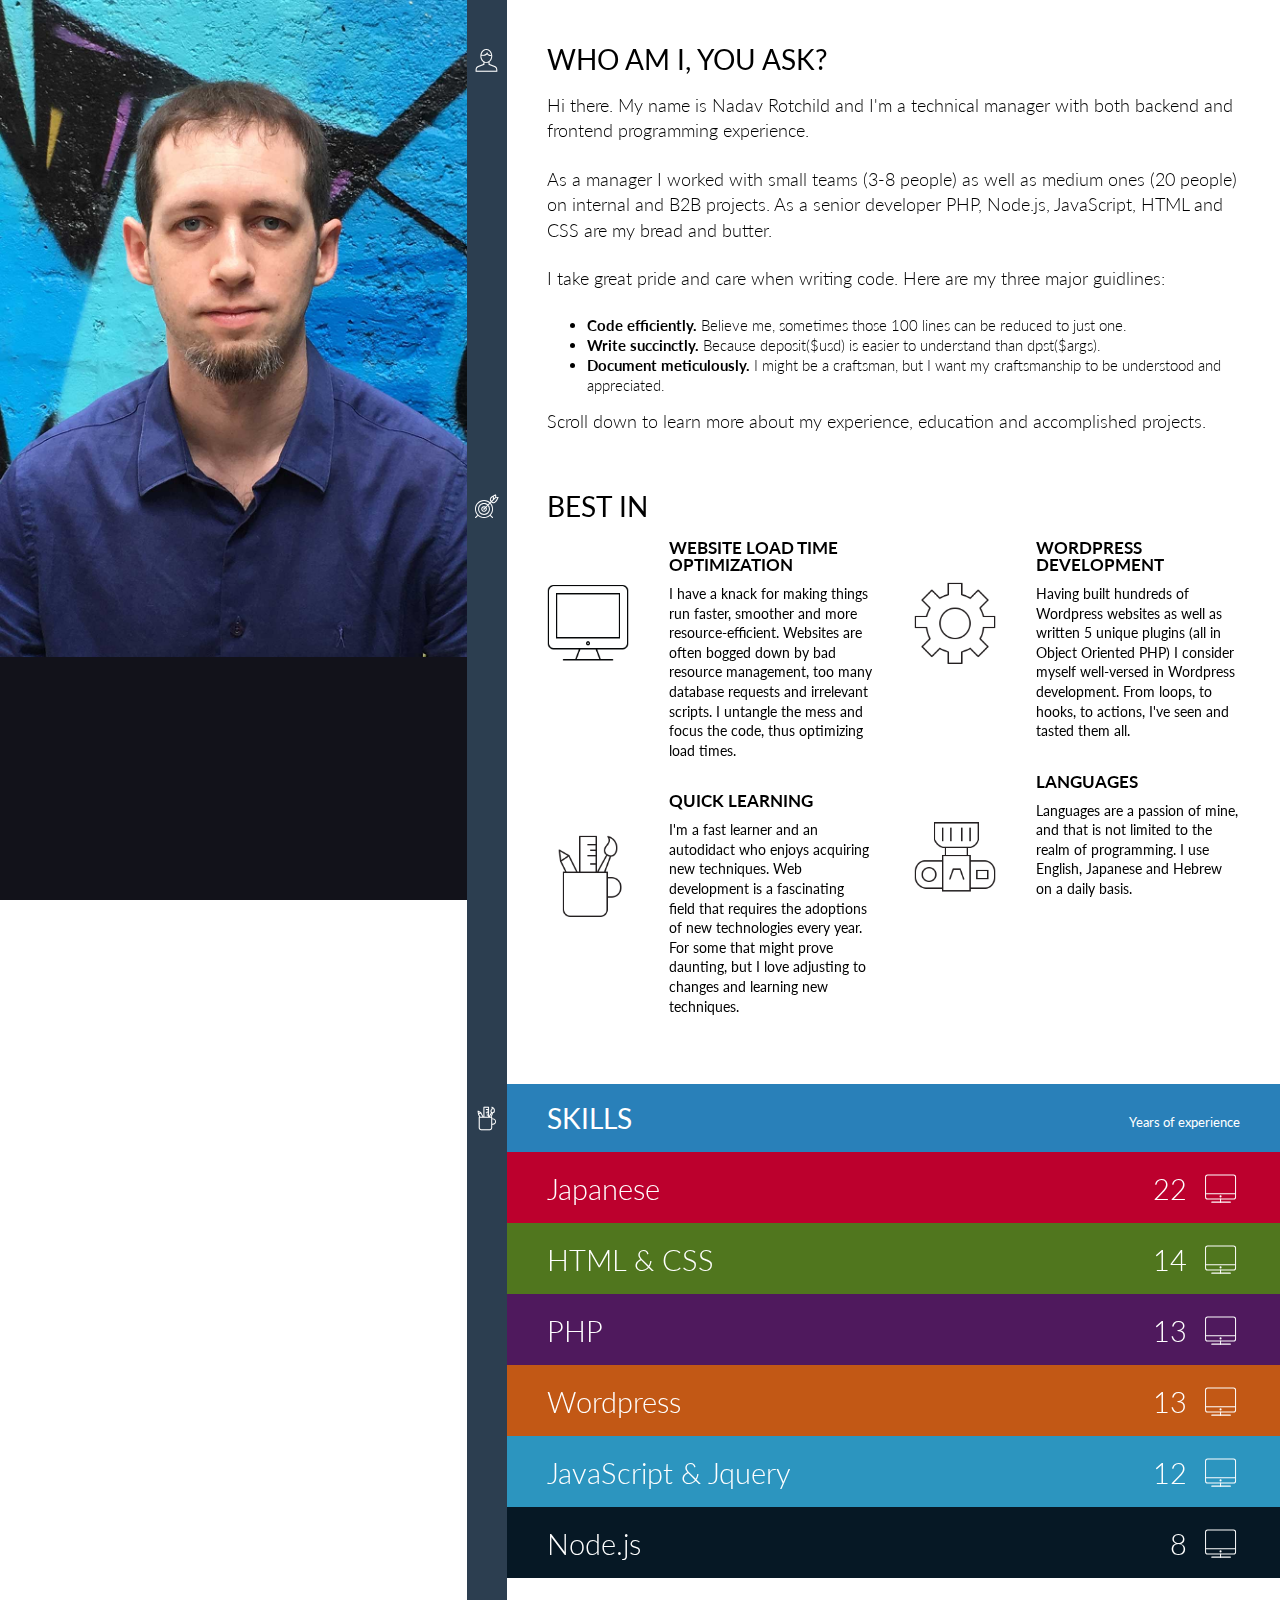
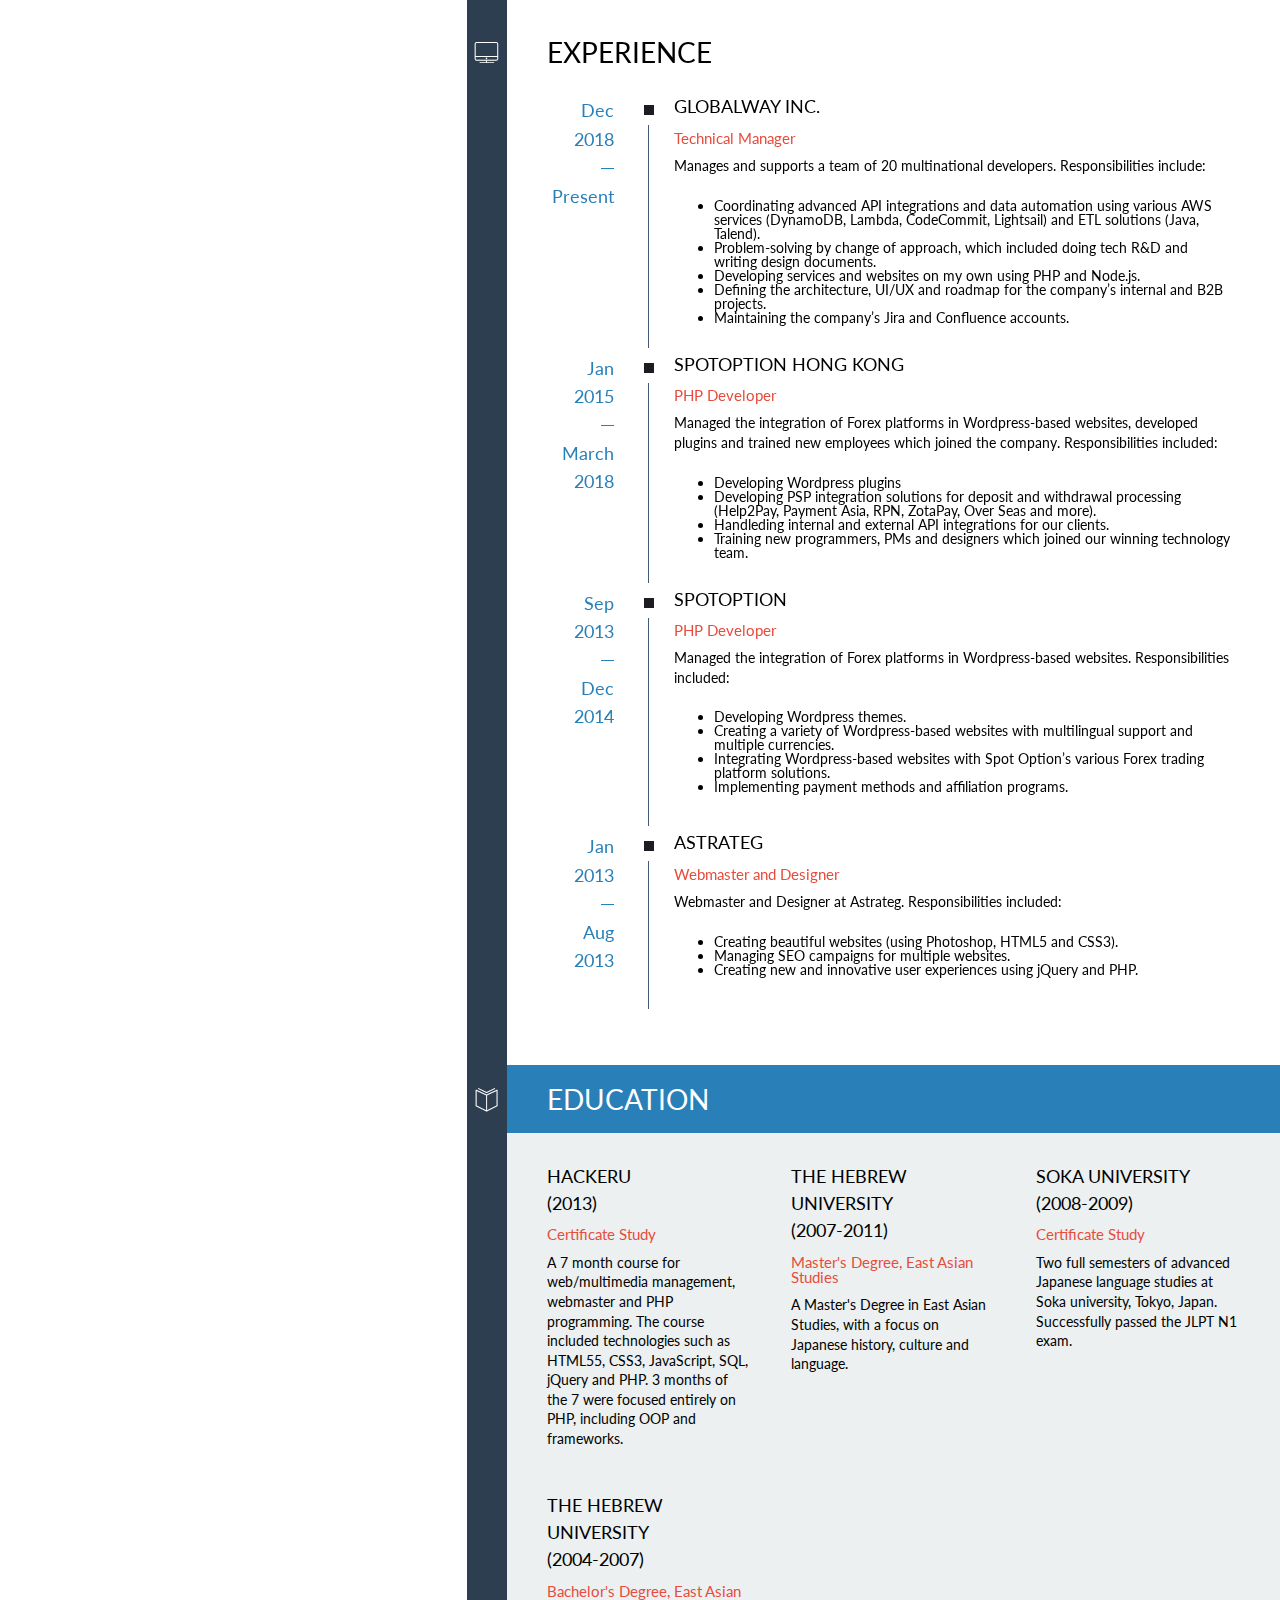
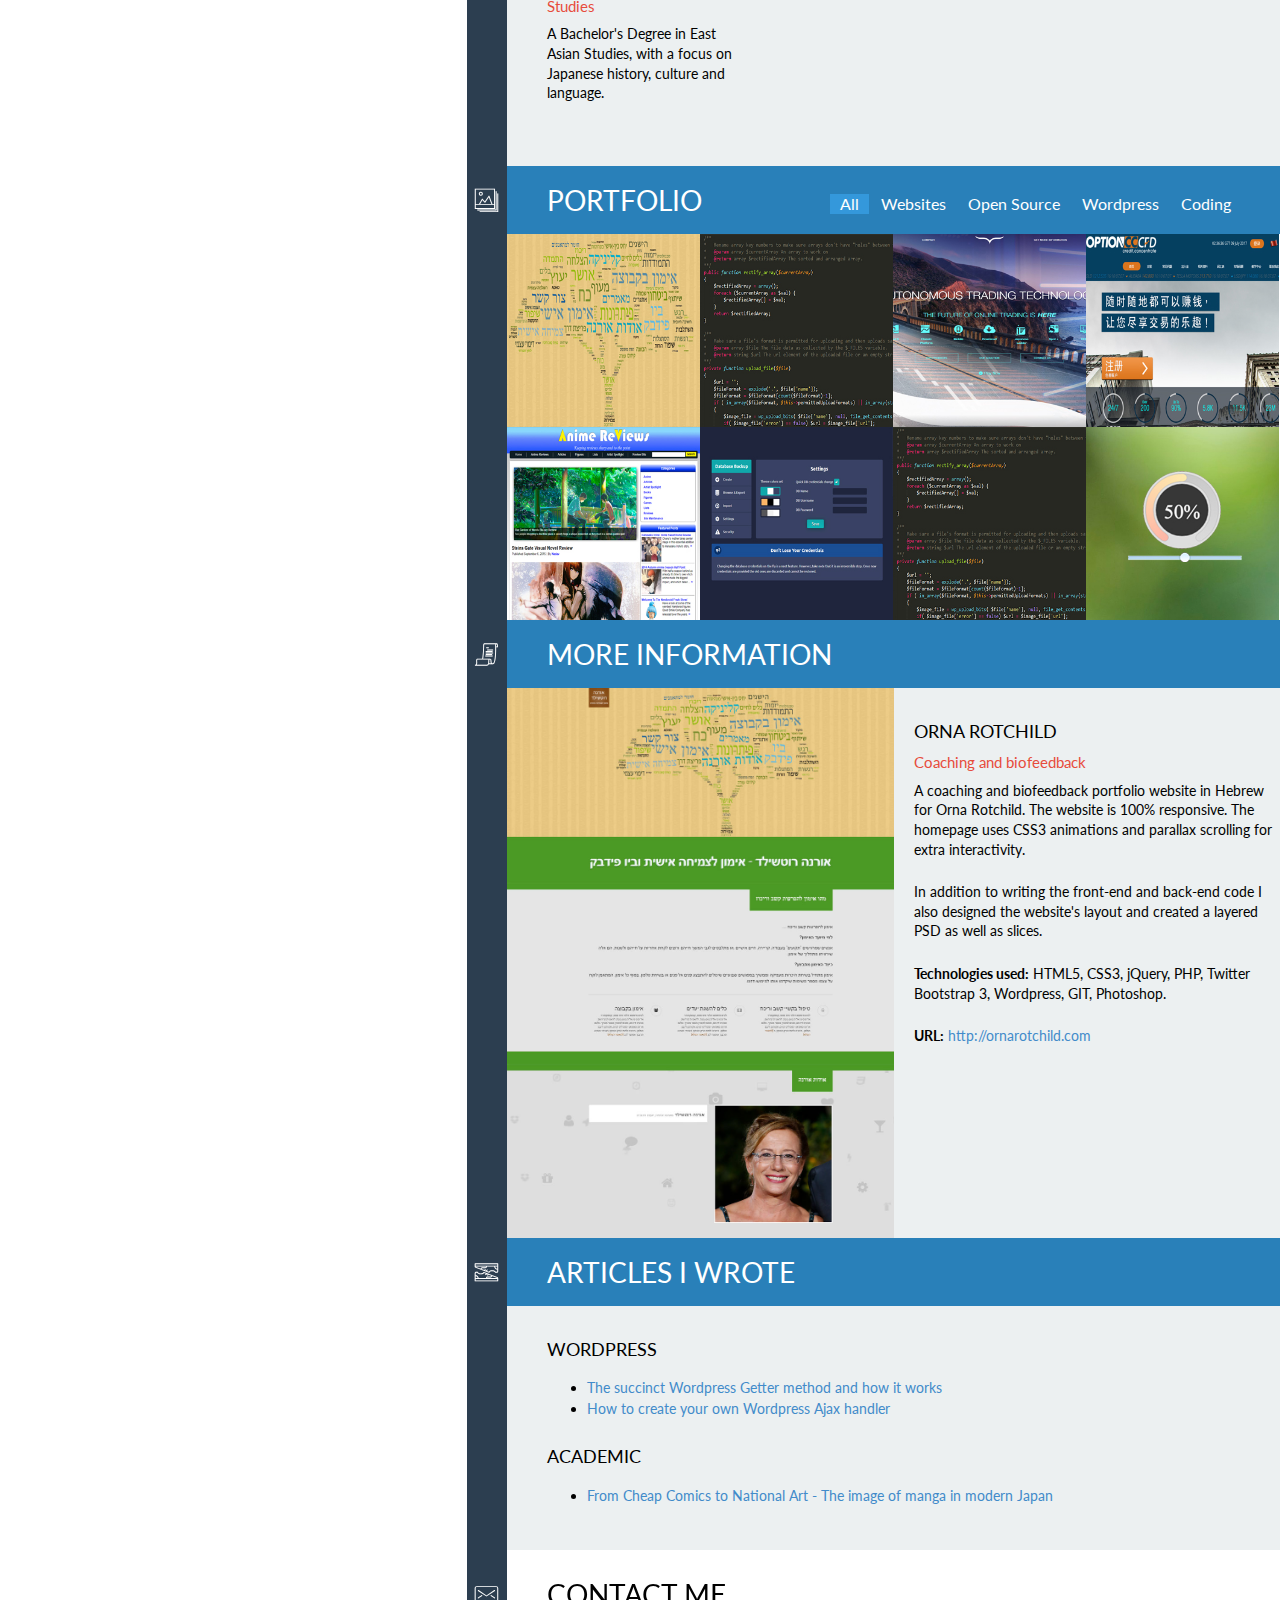
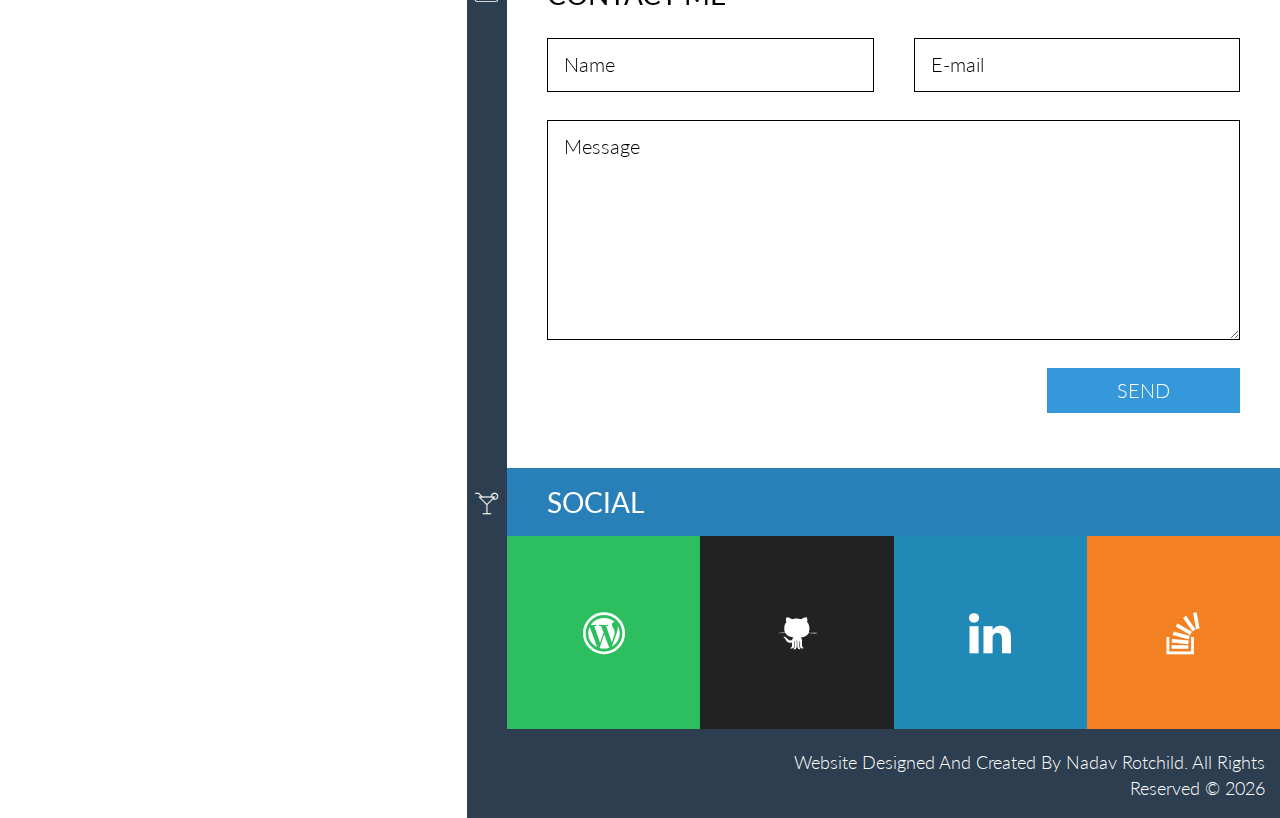
==== index.html @ 4cbf91b6 "initial Github Pages commit" ====
<!doctype html>
<html>
  <head>
    <meta charset="utf-8">
    <meta http-equiv="Cache-control" content="public">
    <title>Nadav Rotchild - Manager &amp; Developer</title>
    <meta name="description" content="Nadav Rotchild - Manager &amp; Developer" />
		<meta name="keywords" content="nadav rotchild,nadav,rotchild,resume,cv,portfolio,php developer,manager,javascrip developer" />
		<meta name="author" content="Nadav Rotchild" />
    <meta name="viewport" content="width=device-width, initial-scale=1.0, maximum-scale=1.0, user-scalable=no" />
    <link rel="shortcut icon" href="favicon.ico" type="image/x-icon">
    <link rel="icon" href="favicon.ico" type="image/x-icon">
    <link href='http://fonts.googleapis.com/css?family=Lato:300,400,700' rel='stylesheet' type='text/css'>
    <link href="css/bootstrap.min.css" rel="stylesheet" media="screen">
    <link href="css/theme-styles.css" rel="stylesheet" media="screen">
		<!-- <script src="js/modernizr.custom.js"></script> -->
  </head>

  <!--Body-->
  <body>
  
  	<!--Page Preloading-->
    <!-- <div id="preloader"><div id="spinner"></div></div> -->
  	
    <!--Container-->
    <div class="wrapper">
    	
      <!--Sidebar-->
      <aside class="sidebar-wrap-left">
        <div class="sidebar">
          <img src="" class="profile-image" alt="Nadav Rotchild"/>
          <h1 class="light-text animated">Nadav Rotchild</h1>
          <h3 class="light-text animated">Manager &amp; Developer</h3>
          
          <div class="contact-details-wrap animated hide-on-mobile">
            <div class="contact-details">
              <h2 class="light-text">Hello there</h2>
              <p class="large light-text">
                I'm currently searching for a job.<br/>
                Please feel free to contact me if you like what you see.<br/>
              </p>
            </div>
          </div>
        </div>
      </aside>
      <!--Sidebar Close-->
      
     <!--Content--> 
      <div class="content-right">
      	<div class="strip"></div>
        
        <!--Introduction-->
        <section class="intro" id="intro">
        	<a class="navi-link scroll-up" href="#intro" id="1"><i class="icon-user"></i></a>
        	<div class="row">
          	<div class="col-lg-12">
              <h2>Who am I, you ask?</h2>
              <p class="large">Hi there. My name is Nadav Rotchild and I'm a technical manager with both backend and frontend programming experience.</p>
              <p class="large">As a manager I worked with small teams (3-8 people) as well as medium ones (20 people) on internal and B2B projects. As a senior developer PHP, Node.js, JavaScript, HTML and CSS are my bread and butter.</p>
              <p class="large">I take great pride and care when writing code. Here are my three major guidlines:</p>
              <ul>
                <li class="middle"><b>Code efficiently.</b> Believe me, sometimes those 100 lines can be reduced to just one.</li>
                <li class="middle"><b>Write succinctly.</b> Because deposit($usd) is easier to understand than dpst($args).</li>
                <li class="middle"><b>Document meticulously.</b> I might be a craftsman, but I want my craftsmanship to be understood and appreciated.</li>
              </ul>
              <p class="large">Scroll down to learn more about my experience, education and accomplished projects.</p>
            </div>
          </div>
        </section>
        
        <!--Strength (Best In)-->
        <section id="strength">
        	<a class="navi-link scroll-top-40" href="#strength" id="2"><i class="icon-target"></i></a>
        	<div class="row"><div class="col-lg-12"><h2>Best In</h2></div></div>
          <div class="row">
          	<div class="col-lg-6">
            	<div class="row strength">
                <div class="col-lg-4 col-md-4 col-sm-4"><img src="img/strength/1.png" alt="Responsive Web Design"/></div>
                <div class="col-lg-8 col-md-8 col-sm-8">
                  <h3>Website Load Time Optimization</h3>
                  <p>I have a knack for making things run faster, smoother and more resource-efficient. Websites are often bogged down by bad resource management, too many database requests and irrelevant scripts. I untangle the mess and focus the code, thus optimizing load times.</p>
                </div>
              </div>
            	<div class="row strength">
                <div class="col-lg-4 col-md-4 col-sm-4"><img src="img/strength/2.png" alt="User experience design"/></div>
                <div class="col-lg-8 col-md-8 col-sm-8">
                  <h3>Quick Learning</h3>
                  <p>I'm a fast learner and an autodidact who enjoys acquiring new techniques. Web development is a fascinating field that requires the adoptions of new technologies every year. For some that might prove daunting, but I love adjusting to changes and learning new techniques.</p>
                </div>
              </div>
            </div>
          	<div class="col-lg-6">
            	<div class="row strength">
                <div class="col-lg-4 col-md-4 col-sm-4"><img src="img/strength/3.png" alt="Prototyping"/></div>
                <div class="col-lg-8 col-md-8 col-sm-8">
                  <h3>Wordpress Development</h3>
                  <p>Having built hundreds of Wordpress websites as well as written 5 unique plugins (all in Object Oriented PHP) I consider myself well-versed in Wordpress development. From loops, to hooks, to actions, I've seen and tasted them all.</p>
                </div>
              </div>
            	<div class="row strength">
                <div class="col-lg-4 col-md-4 col-sm-4"><img src="img/strength/4.png" alt="Photography"/></div>
                <div class="col-lg-8 col-md-8 col-sm-8">
                  <h3>Languages</h3>
                  <p>Languages are a passion of mine, and that is not limited to the realm of programming. I use English, Japanese and Hebrew on a daily basis.</p>
                </div>
              </div>
            </div> 
          </div>     	
        </section>

        <!--Skills-->
        <section class="full-width skills" id="skills">
        	<a class="navi-link center scroll" href="#skills" id="3"><i class="icon-tools"></i></a>
        	<div class="color-heading">
            <h2>Skills</h2>
          </div>
          <div class="skillset">
            <div class="skill">
            	<div class="row">
                <div class="col-lg-7 col-lg-offset-5 col-md-7 col-md-offset-5 col-sm-7 col-sm-offset-5  group">
                  <div class="column heading">Years of experience</div>
                </div>
              </div>
            </div>
            <div class="skill red">
              <div class="row">
                <span class="indicator red" data-percentage="78"></span>
                <div class="col-lg-5 col-md-4 col-sm-4 title">Japanese</div>
                <div class="col-lg-7 col-md-8 col-sm-8">
                  <div class="column group"><span class="xp-in-years" data-year="2004"></span><i class="skill-icon experience"></i></div>
                </div>
              </div>
            </div>
            <div class="skill green">
              <div class="row">
                <span class="indicator green" data-percentage="60"></span>
                <div class="col-lg-5 col-md-4 col-sm-4 title">HTML &amp; CSS</div>
                <div class="col-lg-7 col-md-8 col-sm-8">
                  <div class="column group"><span class="xp-in-years" data-year="2012"></span><i class="skill-icon experience"></i></div>
                </div>
              </div>
            </div>            
            <div class="skill violet">
            	<div class="row">
                <span class="indicator violet" data-percentage="53"></span>
                <div class="col-lg-5 col-md-4 col-sm-4 title">PHP</div>
                <div class="col-lg-7 col-md-8 col-sm-8">
                  <div class="column group"><span class="xp-in-years" data-year="2013"></span><i class="skill-icon experience"></i></div>
                </div>
              </div>
            </div>
            <div class="skill orange">
              <div class="row">
                <span class="indicator orange" data-percentage="53"></span>
                <div class="col-lg-5 col-md-4 col-sm-4 title">Wordpress</div>
                <div class="col-lg-7 col-md-8 col-sm-8">
                  <div class="column group"><span class="xp-in-years" data-year="2013"></span><i class="skill-icon experience"></i></div>
                </div>
              </div>
            </div>
            <div class="skill blue">
              <div class="row">
                <span class="indicator blue" data-percentage="20"></span>
                <div class="col-lg-5 col-md-4 col-sm-4 title">JavaScript &amp; Jquery</div>
                <div class="col-lg-7 col-md-8 col-sm-8">
                  <div class="column group"><span class="xp-in-years" data-year="2014"></span><i class="skill-icon experience"></i></div>
                </div>
              </div>
            </div>
            <div class="skill black">
            	<div class="row">
                <span class="indicator black" data-percentage="10"></span>
                <div class="col-lg-5 col-md-4 col-sm-4 title">Node.js</div>
                <div class="col-lg-7 col-md-8 col-sm-8">
                  <div class="column group"><span class="xp-in-years" data-year="2018"></span><i class="skill-icon experience"></i></div>
                </div>
              </div>
            </div>
          </div>
        </section>
        
        <!--Experience-->
        <section class="experience-block" id="experience">
        	<a class="navi-link scroll-top-40" href="#experience" id="4"><i class="icon-computer"></i></a>
          <div class="row"><div class="col-lg-12"><h2>Experience</h2></div></div>
          <div class="group">
            <div class="col-1">
              <div class="date group">Dec 2018<br/><span></span><br/>Present</div>
            </div>
            <div class="col-2 group">
              <div class="devider"><span class="square"></span><span class="line"></span></div>
              <h3>Globalway Inc.</h3>
              <h4>Technical Manager</h4>
              <p>Manages and supports a team of 20 multinational developers. Responsibilities include:
              <ul>
                <li>Coordinating advanced API integrations and data automation using various AWS services (DynamoDB, Lambda, CodeCommit, Lightsail) and ETL solutions (Java, Talend).</li>
                <li>Problem-solving by change of approach, which included doing tech R&D and writing design documents.</li>
                <li>Developing services and websites on my own using PHP and Node.js.</li>
                <li>Defining the architecture, UI/UX and roadmap for the company’s internal and B2B projects.</li>
                <li>Maintaining the company’s Jira and Confluence accounts.</li>
              </ul>
            </div>
          </div>
          <div class="group">
            <div class="col-1">
              <div class="date group">Jan 2015<br/><span></span><br/>March 2018</div>
            </div>
            <div class="col-2 group">
              <div class="devider"><span class="square"></span><span class="line"></span></div>
              <h3>SpotOption Hong Kong</h3>
              <h4>PHP Developer</h4>
              <p>Managed the integration of Forex platforms in Wordpress-based websites, developed plugins and trained new employees which joined the company. Responsibilities included:
              <ul>
                <li>Developing Wordpress plugins</li>
                <li>Developing PSP integration solutions for deposit and withdrawal processing (Help2Pay, Payment Asia, RPN, ZotaPay, Over Seas and more).</li>
                <li>Handleding internal and external API integrations for our clients.</li>
                <li>Training new programmers, PMs and designers which joined our winning technology team.</li>
              </ul>
            </div>
          </div>
          <div class="group">
            <div class="col-1">
              <div class="date group">Sep 2013<br/><span></span><br/>Dec 2014</div>
            </div>
            <div class="col-2 group">
              <div class="devider"><span class="square"></span><span class="line"></span></div>
              <h3>SpotOption</h3>
              <h4>PHP Developer</h4>
              <p>Managed the integration of Forex platforms in Wordpress-based websites. Responsibilities included:
                <ul>
                  <li>Developing Wordpress themes.</li>
                  <li>Creating a variety of Wordpress-based websites with multilingual support and multiple currencies.</li>
                  <li>Integrating Wordpress-based websites with Spot Option’s various Forex trading platform solutions.</li>
                  <li>Implementing payment methods and affiliation programs.</li>
                </ul>
              </p>
            </div>
          </div>
          <div class="group">
            <div class="col-1">
              <div class="date group">Jan 2013<br/><span></span><br/>Aug 2013</div>
            </div>
            <div class="col-2 group">
              <div class="devider"><span class="square"></span><span class="line"></span></div>
              <h3>Astrateg</h3>
              <h4>Webmaster and Designer</h4>
              <p>Webmaster and Designer at Astrateg. Responsibilities included:
                <ul>
                  <li>Creating beautiful websites (using Photoshop, HTML5 and CSS3).</li>
                  <li>Managing SEO campaigns for multiple websites.</li>
                  <li>Creating new and innovative user experiences using jQuery and PHP.</li>
                </ul>
              </p>
            </div>
          </div>
        </section>
        
        <!--Education-->
        <section class="education full-width color-bg" id="education">
        	<a class="navi-link center scroll" href="#education" id="5"><i class="icon-book"></i></a>
        	<div class="color-heading">
            <h2>Education</h2>
          </div>
          <div class="inner">
            <div class="row">
              <div class="col-lg-4 item">
                <h3>HackerU<br/>(2013)</h3>
                <h4>Certificate Study</h4>
                <p>A 7 month course for web/multimedia management, webmaster and PHP programming. The course included technologies such as HTML55, CSS3, JavaScript, SQL, jQuery and PHP. 3 months of the 7 were focused entirely on PHP, including OOP and frameworks.</p>
              </div>
              <div class="col-lg-4 item">
                <h3>The Hebrew University<br/>(2007-2011)</h3>
                <h4>Master's Degree, East Asian Studies</h4>
                <p>A Master's Degree in East Asian Studies, with a focus on Japanese history, culture and language.</p>
              </div>
              <div class="col-lg-4 item">
                <h3>Soka University<br/>(2008-2009)</h3>
                <h4>Certificate Study</h4>
                <p>Two full semesters of advanced Japanese language studies at Soka university, Tokyo, Japan. Successfully passed the JLPT N1 exam.</p>
              </div>
            </div>
            <div class="row">
              <div class="col-lg-4 item">
                <h3>The Hebrew University<br/>(2004-2007)</h3>
                <h4>Bachelor's Degree, East Asian Studies</h4>
                <p>A Bachelor's Degree in East Asian Studies, with a focus on Japanese history, culture and language.</p>
              </div>
            </div>
          </div>
        </section>
        
        <!--Portfolio-->
        <section class="portfolio full-width" id="portfolio">
        	<a class="navi-link center scroll" href="#portfolio" id="6"><i class="icon-pictures"></i></a>
        	<div class="color-heading">
            <h2>Portfolio</h2>
          </div>
          <div class="portfolio-filter group">
            <a class="active" href="#" data-group="all">All</a>
            <a href="#" data-group="websites">Websites</a>
            <a href="#" data-group="open">Open Source</a>
            <a href="#" data-group="wordpress">Wordpress</a>
            <a href="#" data-group="coding">Coding</a>
          </div>
          <div class="portfolio-items">
          
            <div class="portfolio-item" data-groups='["websites","wordpress"]'>
              <a href="#" data-project="orna">
                <div class="overlay"><i class="zoom-icon"></i></div>
                <div class="description">
                  <h3>ornarotchild.com</h3>
                  <p>Coaching and biofeedback portfolio website for Orna Rotchild.</p>
                </div>
                <img src="img/portfolio/th_ornarotchild.jpg" alt="ornarotchild.com"/>
              </a>
            </div>

            <div class="portfolio-item" data-groups='["open","wordpress","coding"]'>
              <a href="#" data-project="smb">
                <div class="overlay"><i class="zoom-icon"></i></div>
                <div class="description">
                  <h3>Simple Meta Boxes</h3>
                  <p>An elegant PHP class for creating and managing Wordpress meta boxes and meta fields.</p>
                </div>
                <img src="img/portfolio/th_code.jpg" alt="Simple Meta Boxes"/>
              </a>
            </div>
            
            <div class="portfolio-item" data-groups='["websites","wordpress"]'>
              <a href="#" data-project="spotoption">
                <div class="overlay"><i class="zoom-icon"></i></div>
                <div class="description">
                  <h3>http://asia.spotoption.com</h3>
                  <p>SpotOption's main website<br/>for the China, Japan, Korea and the south east Asia (SEA) region.</p>
                </div>
                <img src="img/portfolio/th_asia_spotoption.jpg" alt="SpotOption Asia"/>
              </a>
            </div>
            <div class="portfolio-item" data-groups='["websites","wordpress"]'>
              <a href="#" data-project="optioncccfd">
                <div class="overlay"><i class="zoom-icon"></i></div>
                <div class="description">
                  <h3>optioncccfd.com</h3>
                  <p>A forex trading website in three languages with integrated PSPs and trading platforms.</p>
                </div>
                <img src="img/portfolio/th_optioncccfd.jpg" alt="OptionCCCFD"/>
              </a>
            </div>
            <div class="portfolio-item" data-groups='["websites"]'>
              <a href="#" data-project="animereviews">
                <div class="overlay"><i class="zoom-icon"></i></div>
                <div class="description">
                  <h3>animereviews.co</h3>
                  <p>A blog and reviews website for anime, manga and art from Japan.</p>
                </div>
                <img src="img/portfolio/th_animereviews.jpg" alt="4"/>
              </a>
            </div>
            <div class="portfolio-item" data-groups='["open","coding"]'>
              <a href="#" data-project="dbbackupper">
                <div class="overlay"><i class="zoom-icon"></i></div>
                <div class="description">
                  <h3>Database Backupper</h3>
                  <p>A database backup application with a GUI and security options.</p>
                </div>
                <img src="img/portfolio/th_database_backupper.jpg" alt="Database Backupper"/>
              </a>
            </div>
            <div class="portfolio-item" data-groups='["open","wordpress","coding"]'>
              <a href="#" data-project="citw">
                <div class="overlay"><i class="zoom-icon"></i></div>
                <div class="description">
                  <h3>Combined Image and Text Widget</h3>
                  <p>A Wordpress widget for adding text and images to your sidebars.</p>
                </div>
                <img src="img/portfolio/th_code.jpg" alt="Combine Image and Text Widget"/>
              </a>
            </div>
            <div class="portfolio-item" data-groups='[coding"]'>
              <a href="#" data-project="percentage">
                <div class="overlay"><i class="zoom-icon"></i></div>
                <div class="description">
                  <h3>Percentage Loader</h3>
                  <p>A website percentage loader colors generator.</p>
                </div>
                <img src="img/portfolio/th_graph_loader_color_generator.jpg" alt="Database Backupper"/>
              </a>
            </div>
        </section>
        
        <!--More Information-->
        <section class="more-info color-bg full-width" id="more-info">
        	<a class="navi-link center scroll" href="#more-info" id="7"><i class="icon-papirus"></i></a>
        	<div class="color-heading">
            <h2>More Information</h2>
          </div>
          
          <div class="row active" data-project="orna">
            <div class="col-lg-6 col-xs-12 scrolling-container">
              <img class="scrolling-image" src="img/portfolio/ornarotchild.jpg" alt="http://ornarotchild.com"/>
            </div>
            <div class="col-lg-6 col-xs-12 more-info-text">
              <h3>Orna Rotchild</h3>
              <h4>Coaching and biofeedback</h4>
              <p>A coaching and biofeedback portfolio website in Hebrew for Orna Rotchild. The website is 100% responsive. The homepage uses CSS3 animations and parallax scrolling for extra interactivity.</p>
              <p>In addition to writing the front-end and back-end code I also designed the website's layout and created a layered PSD as well as slices.</p>
              <p><b>Technologies used:</b> HTML5, CSS3, jQuery, PHP, Twitter Bootstrap 3, Wordpress, GIT, Photoshop.</p>
              <p><b>URL:</b> <a href="http://ornarotchild.com">http://ornarotchild.com</a></p>
            </div>
          </div>

          <div class="row" data-project="smb">
            <div class="col-lg-6 col-xs-12">
              <img data-src="img/portfolio/code.jpg" alt="https://github.com/nadavrt/simple-meta-boxes"/>
            </div>
            <div class="col-lg-6 col-xs-12 more-info-text">
              <h3>Simple Meta Boxes</h3>
              <h4>A PHP helper class for Wordpress</h4>
              <p>A simple PHP class for creating Wordpress meta boxes and custom fields. Simple Meta Boxes was meant to be used as a 
                boilerplate class. It is simple to understand, works right out of the box and is extremely easy to extend, tweak and 
                reconfigure.</p>
              <p>This class can be included in any Wordpress theme and allows for easy GUI manipulation and the implementation of meta boxes in posts and pages. 
              I made this application as an open source project in the hope that it will make the lives of Wordpress developers around the world easier.</p>
              <p><b>Technologies used:</b> PHP, CSS, JavaScript, GIT.</p>
              <p><b>URL:</b> <a href="https://github.com/nadavrt/simple-meta-boxes">https://github.com/nadavrt/simple-meta-boxes</a></p>
            </div>
          </div>

          <div class="row" data-project="spotoption">
            <div class="col-lg-6 col-xs-12">
              <img data-src="img/portfolio/asia_spotoption.jpg" alt="http://asia.spotoption.com"/>
            </div>
            <div class="col-lg-6 col-xs-12 more-info-text">
              <h3>SpotOption Asia</h3>
              <h4>Online trading solutions provider</h4>
              <p>SpotOption's main website for the China, Japan, Korea and the south east Asia (SEA) region.</p>
              <p>This website has a demo trading platform integrated into it and is available in five languages: English, Simplified Chinese, Traditional Chinese, Japanese and Korean.</p>
              <p><b>Technologies used:</b> HTML, CSS3, jQuery, PHP, Wordpress, SVN.</p>
              <p><b>URL:</b> <a href="asia.spotoption.com">asia.spotoption.com</a></p>
            </div>
          </div>

          <div class="row" data-project="optioncccfd">
            <div class="col-lg-6 col-xs-12 scrolling-container">
              <img class="scrolling-image" data-src="img/portfolio/optioncccfd.jpg" alt="http://www.optioncccfd.com"/>
            </div>
            <div class="col-lg-6 col-xs-12 more-info-text">
              <h3>OptionCCCFD</h3>
              <h4>Trading platform website</h4>
              <p>A forex and derivative trading website in three three languages: English, Simplified Chinese and Japanese.</p>
              <p>This website is an example of around 60+ Wordpress websites I developed, all of which feature an integrated trading platform, payment service provider integrations and a dedicated mobile-first theme in addition to a regular widescreen one.</p>
              <p><b>Technologies used:</b> HTML, CSS3, jQuery, PHP, Wordpress, SVN, RPN (PSP).</p>
              <p><b>URL:</b> <a href="http://www.optioncccfd.com">http://www.optioncccfd.com</a></p>
            </div>
          </div>

          <div class="row" data-project="animereviews">
            <div class="col-lg-6 col-xs-12 scrolling-container">
              <img class="scrolling-image" data-src="img/portfolio/animereviews.jpg" alt="http://animereviews.co"/>
            </div>
            <div class="col-lg-6 col-xs-12 more-info-text">
              <h3>Anime Reviews</h3>
              <h4>Anime and Japanese art blog</h4>
              <p>A blog and reviews website for anime, manga and other art from Japan. This was my first Wordpress project, created way back in 2013. I have been maintaining it ever since.</p>
              <p><b>Technologies used:</b> HTML, CSS, jQuery, PHP, Wordpress, Photoshop.</p>
              <p><b>URL:</b> <a href="http://animereviews.co">http://animereviews.co</a></p>
            </div>
          </div>

          <div class="row" data-project="dbbackupper">
            <div class="col-lg-6 col-xs-12">
              <img data-src="img/portfolio/database_backupper.jpg" alt="https://github.com/nadavrt/database-backupper"/>
            </div>
            <div class="col-lg-6 col-xs-12 more-info-text">
              <h3>Database Backupper</h3>
              <h4>A PHP helper class for Wordpress</h4>
              <p>A MySql database backup application for easy singular database maintenance, complete with a sleek GUI and security options. 
              <p>I developed this utility because I was in need of a database backuping solution on a server where access to PHPMyadmin was not available. I later decided to share it and turned it into an open source project.</p>
              <p><b>Technologies used:</b> HTML5, CSS3, PHP, jQuery, GIT.</p>
              <p><b>URL:</b> <a href="https://github.com/nadavrt/database-backupper">https://github.com/nadavrt/database-backupper</a></p>
            </div>
          </div>

          <div class="row" data-project="citw">
            <div class="col-lg-6 col-xs-12">
              <img data-src="img/portfolio/code.jpg" alt="https://wordpress.org/plugins/combined-image-and-text-widget/"/>
            </div>
            <div class="col-lg-6 col-xs-12 more-info-text">
              <h3>Combined Image and Text Widget</h3>
              <h4>Wordpress plugin</h4>
              <p>A Wordpress plugin that allows you to effortlessly add text and images to your sidebars, with or without links. 
                This was one of my open source projects and can be downloaded from the official Wordpress plugins repository. It has seen 800+ active installs thus far.</p>
              <p><b>Technologies used:</b> HTML, CSS, PHP, jQuery, Wordpress, SVN.</p>
              <p><b>URL:</b> <a href="https://wordpress.org/plugins/combined-image-and-text-widget/">https://wordpress.org/plugins/combined-image-and-text-widget/</a></p>
            </div>
          </div>

        </section>
        
        <!--Recommendations-->
<!--         <section class="recommend full-width" id="recommend">
        	<a class="navi-link center scroll" href="#recommend" id="8"><i class="icon-heart"></i></a>
        	<div class="color-heading">
            <h2>Recommendations</h2>
          </div>
          <div class="inner">
            <div class="row">
              <div class="col-lg-2 col-md-3">
                <img class="img-circle img-center" src="img/recommend/1.jpg" alt="1"/>
              </div>
              <div class="col-lg-10 col-md-9">
                <h3>Andy macgragor</h3>
                <p>Lorem ipsum dolor sit amet, consectetur adipisicing elit, sed do eiusmod tempor incididunt ut labore et dolore magna aliqua. Ut enim ad minim veniam, quis nostrud exercitation ullamco laboris nisi ut aliquip ex ea commodo consequat.  Ut enim ad minim veniam, quis nostrud exercitation ullamco laboris nisi ut aliquip ex ea commodo consequat. Duis aute irure dolor in reprehenderit in voluptate.</p>
              </div>
            </div>
            <div class="row">
              <div class="col-lg-2 col-md-3">
                <img class="img-circle img-center" src="img/recommend/2.jpg" alt="2"/>
              </div>
              <div class="col-lg-10 col-md-9">
                <h3>Andy macgragor</h3>
                <p>Lorem ipsum dolor sit amet, consectetur adipisicing elit, sed do eiusmod tempor incididunt ut labore et dolore magna aliqua. Ut enim ad minim veniam, quis nostrud exercitation ullamco laboris nisi ut aliquip ex ea commodo consequat.  Ut enim ad minim veniam, quis nostrud exercitation ullamco laboris nisi ut aliquip ex ea commodo consequat. Duis aute irure dolor in reprehenderit in voluptate.</p>
              </div>
            </div>
            <div class="row">
              <div class="col-lg-2 col-md-3">
                <img class="img-circle img-center" src="img/recommend/3.jpg" alt="3"/>
              </div>
              <div class="col-lg-10 col-md-9">
                <h3>Andy macgragor</h3>
                <p>Lorem ipsum dolor sit amet, consectetur adipisicing elit, sed do eiusmod tempor incididunt ut labore et dolore magna aliqua. Ut enim ad minim veniam, quis nostrud exercitation ullamco laboris nisi ut aliquip ex ea commodo consequat.  Ut enim ad minim veniam, quis nostrud exercitation ullamco laboris nisi ut aliquip ex ea commodo consequat. Duis aute irure dolor in reprehenderit in voluptate.</p>
              </div>
            </div>
          </div>
        </section> -->
        
        <!--Articles-->
        <section class="articles color-bg full-width" id="articles">
        	<a class="navi-link center scroll" href="#articles" id="9"><i class="icon-keds"></i></a>
        	<div class="color-heading">
            <h2>Articles I wrote</h2>
          </div>
          <div class="inner">
            <div class="row">
              <div class="col-lg-12">
                <h3>Wordpress</h3>
                <ul>
                  <li><a href="articles/code/wordpress/the-wordpress-getter-method.html">The succinct Wordpress Getter method and how it works</a></li>
                  <li><a href="articles/code/wordpress/create-your-own-wordpress-ajax-handler.html">How to create your own Wordpress Ajax handler</a></li>
                </ul>
              </div>
            </div>  
            <div class="row">
              <div class="col-lg-12">
                <h3>Academic</h3>
                <ul>
                  <li><a href="articles/academic/from-cheap-comics-to-national-art-the-image-of-manga-in-modern-japan.html">From Cheap Comics to National Art - The image of manga in modern Japan</a></li>
                </ul>
              </div>
            </div>             
          </div>
        </section>
        
        <!--Contact Form-->
        <section id="contact-form">
        	<a class="navi-link scroll-top-40" href="#contact-form" id="10"><i class="icon-envelope"></i></a>
          <h2>Contact Me</h2>
          <div class="row">
            <form method="post" class="contact-form" role="form">
              <div class="col-lg-6 col-md-6 form-group">
                <label for="name" class="sr-only">Name</label>
                <input type="text" class="form-control" name="name" id="name" placeholder="Name">
              </div>
              <div class="col-lg-6 col-md-6 form-group">
                <label for="email" class="sr-only">E-mail</label>
                <input type="email" class="form-control" name="email" id="email" placeholder="E-mail">
              </div>
              <div class="col-lg-12 form-group">
                <label for="message" class="sr-only">Message</label>
                <textarea class="form-control" name="message" id="message" rows="7" placeholder="Message"></textarea>
              </div>
              <div class="col-lg-12">
                <input class="btn btn-primary pull-right" type="submit" value="Send">
              </div>
            </form>
          </div>
        </section>
        
        <!--Social Networks-->
        <section class="full-width" id="social">
        	<a class="navi-link center scroll" href="#social" id="11"><i class="icon-glass"></i></a>
        	<div class="color-heading">
            <h2>Social</h2>
          </div>
          <div class="social-links group">
            <div class="wordpress-hover"><a href="https://profiles.wordpress.org/nadav-rotchild#content-plugins"><i class="flaticon-wordpress"></i></a></div>
            <div class="github-hover"><a href="https://github.com/nadavrt/"><i class="flaticon-github"></i></a></div>
            <div class="likedin-hover"><a href="https://www.linkedin.com/in/nadavr/"><i class="flaticon-linkedin"></i></a></div>
            <div class="stackoverflow-hover"><a href="https://stackoverflow.com/users/4528199/nadav"><i class="flaticon-stackoverflow"></i></a></div>
          </div>
        </section>

        <!--Footer-->
        <footer class="group">
          <p class="copyright light-text">Website designed and created by Nadav Rotchild. All rights reserved &copy; <year></year></p>
        </footer>
        
      </div><!--Content Close--> 
      
    </div><!--Container Close-->
    
    <!--Javascript (jQuery) Libraries and Plugins-->
		<script src="js/jquery-3.2.1.min.js"></script>
		<script src="js/jquery.easing.1.3.js"></script>
    <script src="js/jquery.waypoints.min.js"></script>
    <script src="js/jquery-scrolltofixed-min.js"></script>
    <script src="js/jquery.shuffle.min.js"></script>
    <script src="js/scripts.js"></script>
    <script src="js/validateContactForm.js"></script>

  </body><!--Body Close-->
</html>
---- css/theme-styles.css ----
/*
 *Telly - Responsive Resume & Portfolio Theme Style Sheet v1.0
 *Copyright 2014 8Guild.com
 */
 
/* HTML5 display-role reset for older browsers */
article, aside, details, figcaption, figure, 
footer, header, hgroup, menu, nav, section {
	display: block;
}

/* Apply a natural box layout model to all elements */
*, *:before, *:after {
  -moz-box-sizing: border-box; -webkit-box-sizing: border-box; box-sizing: border-box;
 }
 
/*Clearfix*/
.group:after {
	visibility: hidden;
	display: block;
	content: "";
	clear: both;
	height: 0;
}
*:first-child+html .group { zoom: 1; } /* IE7 */
.clear {
	clear: both;
}

/*Body
---------------------------------------------------------*/
body {
	font-family: 'Lato', Arial, Helvetica, sans-serif;
	background-color: #ffffff;
	font-weight: normal;
	color: #000000;
	line-height: 1;
	-webkit-font-smoothing: antialiased;
	margin: 0;
	padding: 0;
}

/*Typography
---------------------------------------------------------*/
h1 {
	font-size: 4.4em;
	text-transform: uppercase;
	text-align: center;
	font-weight: bold;
}
h2 {
	font-size: 2.2em;
	text-transform: uppercase;
	font-weight: normal;
	-webkit-margin-before: 0em;
	-webkit-margin-after: 0em;
	margin-bottom: 20px;
}
h3 {
	font-size: 1.5em;
	text-transform: uppercase;
	line-height: 1.6em;
	font-weight: normal;
	-webkit-margin-before: 0em;
	-webkit-margin-after: 0em;
	margin-bottom: 10px;
}
h4 {
	font-size: 1.3em;
	color: #e74c3c;
	-webkit-margin-before: 0em;
	-webkit-margin-after: 0em;
	font-weight: normal;
	margin-bottom: 10px;
}
p {
	font-size: 1.125em;
	line-height: 1.5em;
	margin-bottom: 23px !important;
	-webkit-margin-before: 0em;
	-webkit-margin-after: 0em;
}
p.middle, li.middle{
	font-size: 1.3em;
	line-height: 1.56em;
	font-weight: 300;
}
p.large {
	font-size: 1.6em;
	line-height: 1.64em;
	font-weight: 300;
}

.light-text {
	color: #FFFFFF;
}
.color-heading {
	width: 100%;
	padding: 20px 40px; 
	background-color: #2980b9;
	margin-bottom: 30px;
	color: #fff;
}
.color-heading h1, .color-heading h2,
.color-heading h3, .color-heading h4 {
	margin: 0;
	padding: 0;
}
img {
	max-width: 100%;
	height: auto;
}
.img-center {
	display: block;
	margin: auto;
}


@font-face {
	font-family: 'TellyFont';
	src:url('../fonts/TellyFont.eot');
	src:url('../fonts/TellyFont.eot#iefix') format('embedded-opentype'),
		url('../fonts/TellyFont.woff') format('woff'),
		url('../fonts/TellyFont.ttf') format('truetype'),
		url('../fonts/TellyFont.svg') format('svg');
}
[class^="icon-"], [class*=" icon-"] {
	font-family: 'TellyFont';
	font-weight: normal;
	font-style: normal;
	speak: none;
	font-style: normal;
	font-weight: normal;
	/*font-variant: normal;*/
	text-transform: none;
	line-height: 1;

	/* Better Font Rendering =========== */
	/*-webkit-font-smoothing: antialiased;
	-moz-osx-font-smoothing: grayscale;*/
}

.icon-book2:before {
	content: "\e600";
}
.icon-user:before {
	content: "\e601";
}
.icon-tools:before {
	content: "\e602";
}
.icon-target:before {
	content: "\e603";
}
.icon-printer:before {
	content: "\e604";
}
.icon-pictures:before {
	content: "\e605";
}
.icon-papirus:before {
	content: "\e606";
}
.icon-keds:before {
	content: "\e607";
}
.icon-heart:before {
	content: "\e608";
}
.icon-hat:before {
	content: "\e609";
}
.icon-glass:before {
	content: "\e60a";
}
.icon-files:before {
	content: "\e60b";
}
.icon-envelope:before {
	content: "\e60c";
}
.icon-download:before {
	content: "\e60d";
}
.icon-computer:before {
	content: "\e60e";
}
.icon-book:before {
	content: "\e60f";
}

@font-face {
  font-family: "Flaticon";
  src: url("../fonts/flaticon.eot");
  src: url("../fonts/flaticon.eot?#iefix") format("embedded-opentype"),
       url("../fonts/flaticon.woff") format("woff"),
       url("../fonts/flaticon.ttf") format("truetype"),
       url("../fonts/flaticon.svg#Flaticon") format("svg");
  font-weight: normal;
  font-style: normal;
}

@media screen and (-webkit-min-device-pixel-ratio:0) {
  @font-face {
    font-family: "Flaticon";
    src: url("../fonts/flaticon.svg#Flaticon") format("svg");
  }
}


/*Effects
---------------------------------------------------------*/

@keyframes flicker {
   0% {opacity: 0; bottom: 155px;}
   25% {opacity: 0.5; bottom: 165px;}
   50% {opacity: 1; bottom: 175px;}
   75% {opacity: 0.5; bottom: 165px;}
   100% {opacity: 0; bottom: 155px;}
} 

/*Container
---------------------------------------------------------*/
.wrapper {
	width: 100%;
}
.wrapper:after {
	visibility: hidden;
	display: block;
	content: "";
	clear: both;
	height: 0;
}

/*Sidebar
---------------------------------------------------------*/
.sidebar-wrap-left {
	width: 38%;
	float: left;
	position: relative;
}
.sidebar-wrap-right {
	width: 38%;
	float: right;
	position: relative;
}
.sidebar {
	height: auto;
	position: fixed;
	width: inherit;
	min-height: 100%;
	background-color: #12121a;
	z-index: 0;
}

.sidebar[data-device="iPad"]{ min-height: 768px; }

.sidebar[data-device="iPad"]:after{
	content: "";
	width: 0;
	height: 0;
	position: absolute;
	bottom: 155px;
	left: 50%;
	margin-left: -50px;
	border-style: solid;
	border-width: 50px 50px 0 50px;
	border-color: #ffffff transparent transparent transparent;
	animation: flicker 1s infinite;
}

.sidebar h1 {
	display: block;
	width: 100%;
	padding: 0 15px;
	margin: 20px 0 0 0;
}
.sidebar h3 {
	font-size: 2.2em;
	text-transform: uppercase;
	text-align: center;
	font-weight: 300;
	padding: 0 15px;
	margin-top: 10px;
}
.sidebar p {
	line-height: 1.4em;
}
.sidebar p a {
	color: #fff;
	border-bottom: 1px solid transparent;
	-webkit-transition: all 250ms ease;
	-moz-transition: all 250ms ease;
	transition: all 250ms ease;
}
.sidebar p a:hover {
	color: #fff;
	text-decoration: none;
	border-bottom: 1px solid #fff;
}
.sidebar img {
	position: absolute;
	top: 0;
	left: 0;
	z-index: -100;
}
.contact-details-wrap {
	position: absolute;
	width: 100%;
	bottom: 70px;
	padding: 0 6.575342465753425%; /*48/730*/
}
.contact-details {
	padding: 25px 50px;
	background-color: rgba(44,62,80,0.9);
}
.no-svg .contact-details {
	background-color: #1c1d21;
}

/*Content
---------------------------------------------------------*/
.content-right {
	width: 62%;
	float: right;
	padding-left: 40px;
	padding-top: 45px;
	position: relative;
	overflow: hidden;
}
.content-left {
	width: 62%;
	float: left;
	padding-right: 40px;
	padding-top: 45px;
	position: relative;
	overflow: hidden;
}
.strip {
	position: absolute;
	width: 40px;
	height: auto;
	min-height: 100%;
	background-color: #2c3e50;
	top: 0px;
	z-index: 10;
}
.content-right > .strip {
	left: 0px;
}
.content-left > .strip {
	right: 0px;
}
.content-left section,
.content-right section {
	width: 100%;
	padding-left: 40px;
	padding-right: 40px;
	margin-bottom: 35px;
	position: relative;
}
.content-left section.full-width,
.content-right section.full-width {
	padding-left: 0px;
	padding-right: 0px;
}
.content-left section.full-width > .inner,
.content-right section.full-width > .inner {
	padding-left: 40px;
	padding-right: 40px;
}
.color-bg {
	background-color: #ecf0f1;
	margin-bottom: 0px !important;
}

/*Navigation
---------------------------------------------------------*/
.navi-link {
	display: block;
	position: absolute;
	top: 2px;
	text-decoration: none;
	font-size: 1.9em;
	color: #fff;
	-webkit-transition: color 250ms ease; 
	-moz-transition: color 250ms ease; 
	transition: color 250ms ease; 
}
x:-o-prefocus, .strip {
	height: 100%;
}
x:-o-prefocus, .navi-link {
	top: 27px;
}
.ie9 .navi-link, .ie8 .navi-link {
	top: 27px;
}
@-moz-document url-prefix() { 
	.navi-link {
		top: 24px;
	}
}
@media screen and (-ms-high-contrast: active),
(-ms-high-contrast: none) {  
	.navi-link {
		top: 27px;
	}
}
.content-right .navi-link {
	left: -34px;
}
.content-left .navi-link {
	right: -34px;
}
.navi-link.center {
	top: 22px;
}
.navi-link:hover {
	color: #b5bbc1;
	text-decoration: none;
}
.navi-link:active,
.navi-link:visited,
.navi-link:focus {
	text-decoration: none !important;
	color: #fff !important;
	outline: none;
}


/*Strength
---------------------------------------------------------*/
.strength {
	margin-bottom: 10px;
	min-height: 212px;
}
.strength h3 {
	font-size: 1.3em;
	text-transform: uppercase;
	font-weight: bold;
	line-height: 1;
}
.strength img {
	display: block;
	margin: auto;
	width: 100%;
	max-width: 125px;
	margin-top: 40px;
}

/*Skills
---------------------------------------------------------*/
.skillset {
	margin-bottom: 32px;
	margin-top: -82px;
}
.skillset .column {
	float: left;
	width: 100%;
	text-align: right;
	padding: 22px 0 17px 0;
}
.skill {
	width: 100%;
	font-size: 2.1em;
	color: #ffffff;
	font-weight: 300;
	position: relative;
	padding: 0 40px;
}
.skill .title {
	padding-top: 22px;
}
.skill .column.heading {
	font-size: 0.45em !important;
	color: #ffffff;
	font-weight: normal;
	padding: 16px 0 23px 0;
}
.blue {
	background-color: #2c95bf;
}
.orange {
	background-color: #c25815;
}
.grey {
	background-color: #839eb1;
}
.green {
	background-color: #50761e;
}

.red{
	background-color: #BC002D;
}

.violet {
	background-color: #4f195d;
}
.black {
	background-color: #061825;
}
.indicator {
	display: block;
	height: auto;
	width: 0%;
	min-height: 100%;
	z-index: 0;
	position: absolute;
	top: 0;
	left: 0;
	-webkit-transition: width 500ms ease-out; 
	-moz-transition: width 500ms ease-out; 
	transition: width 500ms ease-out; 
}
.indicator.blue {
	background-color: #3ac4fb;
}
.indicator.orange {
	background-color: #ff741b;
}
.indicator.grey {
	background-color: #acd0e8;
}
.indicator.green {
	background-color: #699b28;
}

.indicator.red{
	background-color: #ed0e42;
}

.indicator.violet {
	background-color: #68217a;
}
.indicator.black {
	background-color: #213646;
}
.skill-icon {
	display: block;
	float: right;
	width: 38px;
	height: 37px;
	background: url(../img/icons/skill-icons.svg) no-repeat;
	margin-left: 15px;
	margin-top: -5px;
}
.no-svg .skill-icon {
	background: url(../img/icons/skill-icons.png) no-repeat;
}
.skill-icon.experience {
	background-position: 0px 0px;
}
.skill-icon.projects {
	background-position: -43px 0px;
}
.skill-icon.customers {
	width: 35px;
	background-position: -84px 0px;
}

/*Experience
---------------------------------------------------------*/
.experience-block {
	margin: 60px 0 !important;
}
.experience-block .col-1 {
	width: 14%;
	float: left;
	padding-right: 30px;
}
.experience-block .col-2 {
	width: 85%;
	float: left;
	padding-left: 30px;
	position: relative;
}
.experience-block .group {
	margin: 5px 0;
}
.experience-block h3 {
	margin-top: -3px;
}
.experience-block p {
	margin-bottom: 15px;
}
.experience-block .date {
	width: 100%;
	text-align: right;
	font-size: 1.3em;
	color: #2980b9;
	line-height: 1.56em;
}
.experience-block .date span {
	display: block;
	float: right;
	width: 13px;
	height: 1px;
	background-color: #2980b9;
	margin-top: 15px;
}
.devider {
	position: absolute;
	width: 10px;
	top: 0;
	left: 0;
	height: auto;
	min-height: 100%;
	margin-top: 9px;
}
.devider .square {
	display: block;
	width: 10px;
	height: 20px;
	background-color: #1c1d21;
	border-bottom: 10px solid #fff;
	position: relative;
	z-index: 2;
}
.devider .line {
	display: block;
	position: absolute;
	width: 1px;
	height: auto;
	min-height: 100%;
	left: 4px;
	top: 0;
	background-color: #445878;
	z-index: 1;
}

/*Education
---------------------------------------------------------*/
.education {
	padding-bottom: 20px;
}
.education .item {
	margin-bottom: 20px;
}

/*Portfolio
---------------------------------------------------------*/
.portfolio {
	width: 100%;
	margin-bottom: 0px !important;
}
.portfolio-filter {
	margin-left: 0px;
	margin-top: -70px;
	margin-bottom: 0px;
	margin-right: 5%;
	float: right;
}
.portfolio-filter a {
	display: block;
	float: left;
	padding: 2px 10px;
	font-size: 1.125em;
	text-decoration: none;
	color: #fff;
	margin-bottom: 10px;
	margin-left: 2px;
	-webkit-transition: all 300ms ease;
	-moz-transition: all 300ms ease;
	transition: all 300ms ease;
}
.portfolio-filter a:hover {
	color: #000;
}
.portfolio-filter a.active {
	background-color: #3498db;
	color: #fff;
}
.portfolio-items {
	width: 100%;
	margin-top: -30px;
}
.portfolio-item {
	width: 20%;
	margin: 0;
	position: relative;
}
.portfolio-item a {
	display: block;
	text-decoration: none;
	color: #000;
	width: 100%;
	height: auto;
	text-align: center;
	-webkit-transition: all 300ms ease;
	-moz-transition: all 300ms ease;
	transition: all 300ms ease;
}
.portfolio-item a:hover {
	text-decoration: none;
	color: #0066b1;
}
.portfolio-item a h3 {
	font-size: 1.3em;
	margin-bottom: 0px;
	line-height: 1.3;
	color: #fff;
	text-transform: none;
	margin-top: 18px;
}
.portfolio-item a p {
	font-weight: 300;
	line-height: 1.1;
	color: #fff;
}
.portfolio-item a .description {
	width: 100%;
	opacity: 0;
	filter: alpha(opacity=0);
	-webkit-transition: opacity 300ms ease;
	-moz-transition: opacity 300ms ease;
	transition: opacity 300ms ease;
	position: absolute;
	z-index: 1;
	text-align: center;
}
.portfolio-item .overlay {
	position: absolute;
	z-index: 0;
	width: 100%;
	height: auto;
	min-height: 100%;
	background-color: #445878;
	opacity: 0;
	filter: alpha(opacity=0);
	-webkit-transition: opacity 300ms ease;
	-moz-transition: opacity 300ms ease;
	transition: opacity 300ms ease;
}
.portfolio-item .zoom-icon {
	display: block;
	position: absolute;
	width: 30px;
	height: 30px;
	left: 50%;
	top: 50%;
	margin: -15px 0 0 -15px;
	background: url(../img/icons/zoom-icon.png) no-repeat;
}
.portfolio-item:hover .overlay {
	opacity: 0.8;
	filter: alpha(opacity=80);
}
.portfolio-item:hover .description {
	opacity: 1;
	filter: alpha(opacity=100);
}

/*More Information
---------------------------------------------------------*/
#more-info .row{ display: none; }
#more-info .row.active{ display: block; }
.more-info .color-heading {
	margin-bottom: 0px;
}
.more-info h3 {
	margin-top: 30px;
}
.more-info .inner {
	padding-left: 0px !important;
}

.more-info div .text {
	position: absolute;
	width: 100%;
	z-index: 1;
	top: 0px;
	color: #fff;
	padding: 0 40px;
}

#more-info .row div:first-child{
	max-height: 550px;
	overflow: hidden;
	position: relative;
}

@keyframes scrollimage
{
    from {
        top: 0;
    }
    to {
        top: -100%;
    }
}

#more-info .row div.scrolling-container{ height: 550px; }

.scrolling-image{
	position: absolute;
	-webkit-animation: scrollimage 15s infinite; /* Safari 4+ */
	-moz-animation:    scrollimage 15s infinite; /* Fx 5+ */
	-o-animation:      scrollimage 15s infinite; /* Opera 12+ */
	animation:         scrollimage 15s infinite; /* IE 10+, Fx 29+ */
}

/*Recommendations
---------------------------------------------------------*/
.recommend .row {
	margin-bottom: 10px;
}
.recommend img {
	margin-top: 20px;
}

/*articles
---------------------------------------------------------*/
.articles {
	padding-bottom: 20px;
}
.articles .row {
	margin-bottom: 10px;
}

.articles li{
	line-height: 1.5em;
}

/*Buttons
---------------------------------------------------------*/
.btn {
  display: inline-block;
  font-weight: 300;
  border: none;
	white-space: normal;
	margin: 0 0 20px 0;
  padding: 13px 70px;
	font-size: 1.4em;
  line-height: 1;
	text-decoration: none !important;
  -webkit-border-radius: 0px;
  -moz-border-radius: 0px;
  border-radius: 0px;
	outline: 0;
	text-transform: uppercase;
}
.btn-primary {
	-webkit-transition: background-color 300ms ease;
	-moz-transition: background-color 300ms ease;
	transition: background-color 300ms ease;
  color: #ffffff;
  background-color: #3498db;
}
.btn-primary:hover,
.btn-primary:focus,
.btn-primary:active,
.btn-primary.active,
.open .dropdown-toggle.btn-primary {
  color: #ffffff;
  background-color: #000;
}

/*Contact Form
---------------------------------------------------------*/
#contact-form {
	margin-top: 30px;
	min-height: 443px;
}
.contact-form {
	margin-top: 10px;
}
.form-control {
  display: block;
  width: 100%;
  height: 54px;
	background-color: transparent;
  padding: 6px 16px 6px 16px;
	font-size: 1.4em;
  line-height: 1.428571429;
	color: #000;
	font-weight: 300;
  border: 1px solid #000;
	-webkit-border-radius: 0px;
	-moz-border-radius: 0px;
  border-radius: 0px;
  -webkit-box-shadow: none;
  box-shadow: none;
  -webkit-transition: border-color ease-in-out .15s;
  transition: border-color ease-in-out .15s;
}
textarea.form-control {
  padding: 12px 16px 10px 16px;
}
.form-control:focus {
  border-color: #2980b9;
  outline: 0;
  -webkit-box-shadow: none;
  -moz-box-shadow: none;
  box-shadow: none;
}
label {
  display: inline-block;
  margin-bottom: 8px;
  font-weight: 500;
}
.form-control:-moz-placeholder {
  color: #000;
}
.form-control::-moz-placeholder {
  color: #000;
}
.form-control:-ms-input-placeholder {
  color: #000;
}
.form-control::-webkit-input-placeholder {
  color: #000;
}
.placeholder {
  color: #000;
}

.form-control.error:-moz-placeholder {
  color: #bf0909;
}
.form-control.error::-moz-placeholder {
  color: #bf0909;
}
.form-control.error:-ms-input-placeholder {
  color: #bf0909;
}
.form-control.error::-webkit-input-placeholder {
  color: #bf0909;
}
.placeholder.error {
  color: #bf0909;
}

.form-control[disabled],
.form-control[readonly],
fieldset[disabled] .form-control {
  cursor: not-allowed;
  background-color: #eeeeee;
	opacity: 0.6;
	filter: alpha(opacity=60);
}
textarea.form-control {
  height: auto;
}
input[type="date"] {
  line-height: 34px;
}
.form-group {
  margin-bottom: 28px;
}

.contact-message{ 
	padding-left: 10px;
}

/*Form Validation
---------------------------------------------------------*/
input.error,
textarea.error {
	border-color: #e74c3c !important;
}
label.error {
	display: none !important;
}

/*Social Networks
---------------------------------------------------------*/
.social-links {
	width: 100%;
	margin-top: -30px; 
	margin-bottom: -35px;
}
.social-links > div {
	float: left;
	width: 25%;
	height: auto;
	-webkit-transition: all 300ms ease; 
	-moz-transition: all 300ms ease; 
	transition: all 300ms ease;
}
.social-links > div > a {
	display: table;
	width: 100%;
	float: left;
	text-align: center;
}
.social-links > div > a > i {
	display: table-cell;
	vertical-align: middle;
	color: #fff;
	font-size: 4.5em;
	-webkit-transition: all 300ms ease; 
	-moz-transition: all 300ms ease; 
	transition: all 300ms ease; 
}
.social-links > div:hover {
	background-color: #fff !important;
}
.social-links > div:hover a {
	text-decoration: none;
}
.social-links > div:hover > a i {
	color: #000;
}

.github-hover {
	background-color: #222222;
}
.github-hover a i {
	font-size: 9.2em !important;
}

.likedin-hover {
	background-color: #2089b5;
}
.likedin-hover a i {
	font-size: 7em !important;
}

.wordpress-hover {
	background-color: #2DBE60;
}
.wordpress-hover a i {
	font-size: 8.8em !important;
}

.stackoverflow-hover {
	background-color: #F48024;
}
.stackoverflow-hover a i {
	font-size: 6.8em !important;
}

[class^="flaticon-"]:before, [class*=" flaticon-"]:before,
[class^="flaticon-"]:after, [class*=" flaticon-"]:after {   
	font-family: Flaticon;
	font-style: normal;
}
.flaticon-github:before {
	content: "\f103";
}
.flaticon-linkedin:before {
	content: "\f101";
}
.flaticon-stackoverflow:before{
	content: "\f102";
}
.flaticon-wordpress:before {
	content: "\f100";
}


/*Files
---------------------------------------------------------*/
.files .col-lg-4 {
	text-align: center;
}
.files div a {
	display: inline-block;
	text-decoration: none;
	color: #000;
	font-size: 1.6em;
	text-transform: uppercase;
	-webkit-transition: all 300ms ease; 
	-moz-transition: all 300ms ease; 
	transition: all 300ms ease; 
	margin: 40px 0;
}
.files div a:hover {
	color: #3498db;
}
.files div a i {
	display: inline-block;
	font-size: 6em;
	margin-bottom: 5px;
}

/*Footer
---------------------------------------------------------*/
footer {
	display: block;
	width: 100%;
	padding: 21px 15px 17px 26px; 
	background-color: #2c3e50;
	position: relative;
	z-index: 11;
}
footer h2 {
	display: block;
	width: 25%;
	float: left;
	margin-bottom: 0px;
}
footer span {
	display: block;
	position: absolute;
	top: 22px;
	text-decoration: none;
	font-size: 1.9em;
	color: #fff;
	font-weight: 300;
}
.content-right footer span {
	left: -31px;
}
.content-left footer span {
	right: -31px;
}
.copyright {
	display: block;
	float: right;
	width: 74%;
	font-size: 1.2em;
    text-transform: capitalize;
	font-weight: 300;
	text-align: right;
	padding: 0 !important;
	margin: 0 !important;
}
.copyright a,
.copyright a:hover {
	color: #fff;
	font-weight: normal;
	text-decoration: none;
}
.copyright a:hover {
	text-decoration: underline;
}

/*Animations
---------------------------------------------------------*/
.animated {
  -webkit-animation-duration: 1s;
  animation-duration: 1s;
  -webkit-animation-fill-mode: both;
  animation-fill-mode: both;
	opacity: 0;
}
.ie9 .animated {
	opacity: 1;
}
@-webkit-keyframes fadeInDown {
  0% {
    opacity: 0;
    -webkit-transform: translateY(-40px);
    transform: translateY(-40px);
  }

  100% {
    opacity: 1;
    -webkit-transform: translateY(0);
    transform: translateY(0);
  }
}
@keyframes fadeInDown {
  0% {
    opacity: 0;
    -webkit-transform: translateY(-40px);
    -ms-transform: translateY(-40px);
    transform: translateY(-40px);
  }

  100% {
    opacity: 1;
    -webkit-transform: translateY(0);
    -ms-transform: translateY(0);
    transform: translateY(0);
  }
}
.fadeInDown {
  -webkit-animation-name: fadeInDown;
  animation-name: fadeInDown;
}
@-webkit-keyframes fadeInUp {
  0% {
    opacity: 0;
    -webkit-transform: translateY(50px);
    transform: translateY(50px);
  }

  100% {
    opacity: 1;
    -webkit-transform: translateY(0);
    transform: translateY(0);
  }
}
@keyframes fadeInUp {
  0% {
    opacity: 0;
    -webkit-transform: translateY(50px);
    -ms-transform: translateY(50px);
    transform: translateY(50px);
  }

  100% {
    opacity: 1;
    -webkit-transform: translateY(0);
    -ms-transform: translateY(0);
    transform: translateY(0);
  }
}
.fadeInUp {
  -webkit-animation-name: fadeInUp;
  animation-name: fadeInUp;
}
@-webkit-keyframes fadeOutDown {
  0% {
    opacity: 1;
    -webkit-transform: translateY(0);
    transform: translateY(0);
  }

  100% {
    opacity: 0;
    -webkit-transform: translateY(50px);
    transform: translateY(50px);
  }
}
@keyframes fadeOutDown {
  0% {
    opacity: 1;
    -webkit-transform: translateY(0);
    -ms-transform: translateY(0);
    transform: translateY(0);
  }
  100% {
    opacity: 0;
    -webkit-transform: translateY(50px);
    -ms-transform: translateY(50px);
    transform: translateY(50px);
  }
}
.fadeOutDown {
  -webkit-animation-name: fadeOutDown;
  animation-name: fadeOutDown;
}

/*Preloader
---------------------------------------------------------*/
#preloader {
	position: fixed;
	width: 100%;
	height: auto;
	min-height: 100%;
	top: 0;
	left: 0;
	background-color: #ffffff;
	z-index: 9999;
}
#spinner {
	position: absolute;
	width: 30px;
	height: 240px;
	top: 50%;
	left: 50%;
	margin: -150px 0 0 -15px;
	background: url(../img/loader.gif) no-repeat;
}

/*Media Queries
---------------------------------------------------------*/
@media screen and (max-width: 1540px) {
	h1 { font-size: 3.2em; }
	.sidebar h3 { font-size: 1.5em; }
	.sidebar p { line-height: 1.4em; }
	.copyright { font-size: 1.3em; }
	.social-links > div > a > i { font-size: 3.5em !important; }
}
@media screen and (max-width: 1366px) {
	.sidebar-wrap-left,
	.sidebar-wrap-right {
		width: 36.5%;
	}
	.content-right, .content-left {
		width: 63.5%;
	}
	.contact-details-wrap {
		bottom: 40px;
		padding: 0 6.575342465753425%; /*48/730*/
	}
	.contact-details {
		padding: 20px 40px;
	}
	h2 { font-size: 2em; }
	h3 {
		font-size: 1.3em;
		line-height: 1.5em;
	}
	h4 { font-size: 1.1em; }
	p {
		font-size: 1em;
		line-height: 1.4em;
	}
	p.middle, li.middle {
		font-size: 1.1em;
		line-height: 1.3em;
	}
	p.large {
		font-size: 1.3em;
		line-height: 1.4em;
	}
	.strength h3 { font-size: 1.2em; }
	.portfolio-item {
		width: 25%;
		margin: 0;
		position: relative;
	}
	.social-links > div > a > i { font-size: 3em !important; }
}
@media screen and (max-width: 1199px) {
	.strength { margin-bottom: 30px; }
	.strength img { margin-top: 0px; }
	.skillset .column { padding: 20px 0 15px 0; }
	.skill { font-size: 1.8em; }
	h1 { font-size: 2.8em; }
	.sidebar h3 { font-size: 1.3em; }
	.sidebar h2 { font-size: 1.5em; margin-bottom: 8px;}
	.sidebar p {
		font-size: 1.1em !important;
		line-height: 1.3em;
	}
	h2 { font-size: 1.7em; }
	.content-left section,
	.content-right section {
		padding-left: 25px;
		padding-right: 25px;
	}
	.content-left section.full-width > .inner,
	.content-right section.full-width > .inner {
		padding-left: 25px;
		padding-right: 25px;
	}
	.color-heading { padding: 20px 25px; }
	.portfolio-filter a { padding: 2px 8px; }
	.contact-details-wrap { bottom: 20px; }
	.more-info-text { padding: 0 45px !important; }
	.more-info div .text {
		position: absolute;
		width: 100%;
		z-index: 1;
		top: 0px;
		color: #fff;
		padding: 0 25px;
	}
}
@media screen and (max-width: 1070px) {
	h1 { font-size: 2.2em; }
	.sidebar h3 { font-size: 1.1em; }
	.skill-icon { display: none; }
	.social-links > div > a > i { font-size: 2.5em !important; }
	.skillset { margin-top: -92px; }
	.skill .column.heading { padding: 16px 10px 23px 10px; }
}
@media screen and (max-width: 970px) {
	.sidebar-wrap-left,
	.sidebar-wrap-right,
	.content-right, .content-left {
		width: 100%;
		float: none;
	}
	.sidebar { 
		position: relative;
		background-color: transparent;
	}
	.strip, .navi-link { display: none; }
	.content-right { padding-left: 0px; }
	.content-left {	padding-right: 0px; }
	h1 { font-size: 4.4em; }
	.social-links > div > a > i { font-size: 3.5em !important; }
	.sidebar h1 {
		padding: 20px 15px 0 15px;
		margin: 0;
	}
	.sidebar h3 { font-size: 2.2em; }
	.sidebar h2 { font-size: 2em; margin-bottom: 15px;}
	.sidebar p {
		font-size: 1.3em !important;
		line-height: 1.5em;
	}
	.skill-icon { display: block; }
	.animated {	opacity: 1; }
	.fadeInDown {
		-webkit-animation-name: none;
		animation-name: none;
	}
	.fadeInUp {
		-webkit-animation-name: none;
		animation-name: none;
	}
	.fadeOutDown {
		-webkit-animation-name: none;
		animation-name: none;
	}
	.skillset { margin-top: -82px; }
}
@media screen and (max-width: 768px) {
	h2, .strength, .recommend h3, .skillset .column { text-align: center; }
	.sidebar h2 { text-align: left; }
	.strength img, .recommend img { margin-bottom: 20px; }
	.skills .color-heading, .portfolio .color-heading {
		padding: 20px 40px 60px 40px; 
	}
	.skill {
		padding: 0 20px;
	}
	.skill .title {
		padding-bottom: 10px;
	}
	.skill-icon {
		display: inline-block;
		float: none;
		margin-left: 10px;
		margin-top: 0px;
		vertical-align: middle;
	}
	.portfolio-filter {
		margin-right: 0px;
		float: left;
		width: 100%;
		text-align: center;
		padding: 0 15px;
	}
	.portfolio-filter a {
		float: none;
		display: inline-block;
	}
	footer { padding: 21px 15px 17px 15px; }
	footer h2 { display: none; }
	.copyright {
		float: none;
		width: 100%;
		text-align: center;
	}
}
@media screen and (max-width: 600px) {
	h1 { font-size: 3em; }
	.sidebar h3 { font-size: 1.4em; }
	.social-links > div { width: 25%; }
	.portfolio-item { width: 50%; }
	li.middle{ margin-bottom: 13px; }
}
@media screen and (max-width: 480px) {
	h1 { font-size: 2.5em; }
	.sidebar-wrap-left{ height: 527px;  }
	.sidebar h3 { font-size: 1.2em; }
	.experience-block .col-1 {
		width: 25%;
		padding-right: 25px;
	}
	.experience-block .col-2 {
		width: 74%;
		padding-left: 25px;
	}
	.contact-details-wrap {
		padding: 0;
		bottom: 0 !important;
	}
	.contact-details {
		padding: 15px 15px 5px 15px;
	}
	.contact-details h2, .contact-details p {
		font-weight: 1em !important;
	}
	.portfolio-filter { padding: 0;  }
	.portfolio-filter a { font-size: 0.95em; padding: 2px 5px; }
	.awards .inner{ width: 105%;}
}
@media screen and (max-width: 403px) {
	.skillset { margin-top: -97px; }
	.sidebar h2 { font-size: 1.5em; margin-bottom: 8px;}
	.sidebar p {
		font-size: 1.1em !important;
		line-height: 1.3em;
	}
	.skill-icon { display: none; }
}
@media screen and (max-width: 360px) {
	body { font-size: 130%; }
	.skill .column.heading { font-size: 50% !important; }
	.skillset { margin-top: -97px; }
	h1 { font-size: 2em; }
	.sidebar h3 { font-size: 1em; }
}
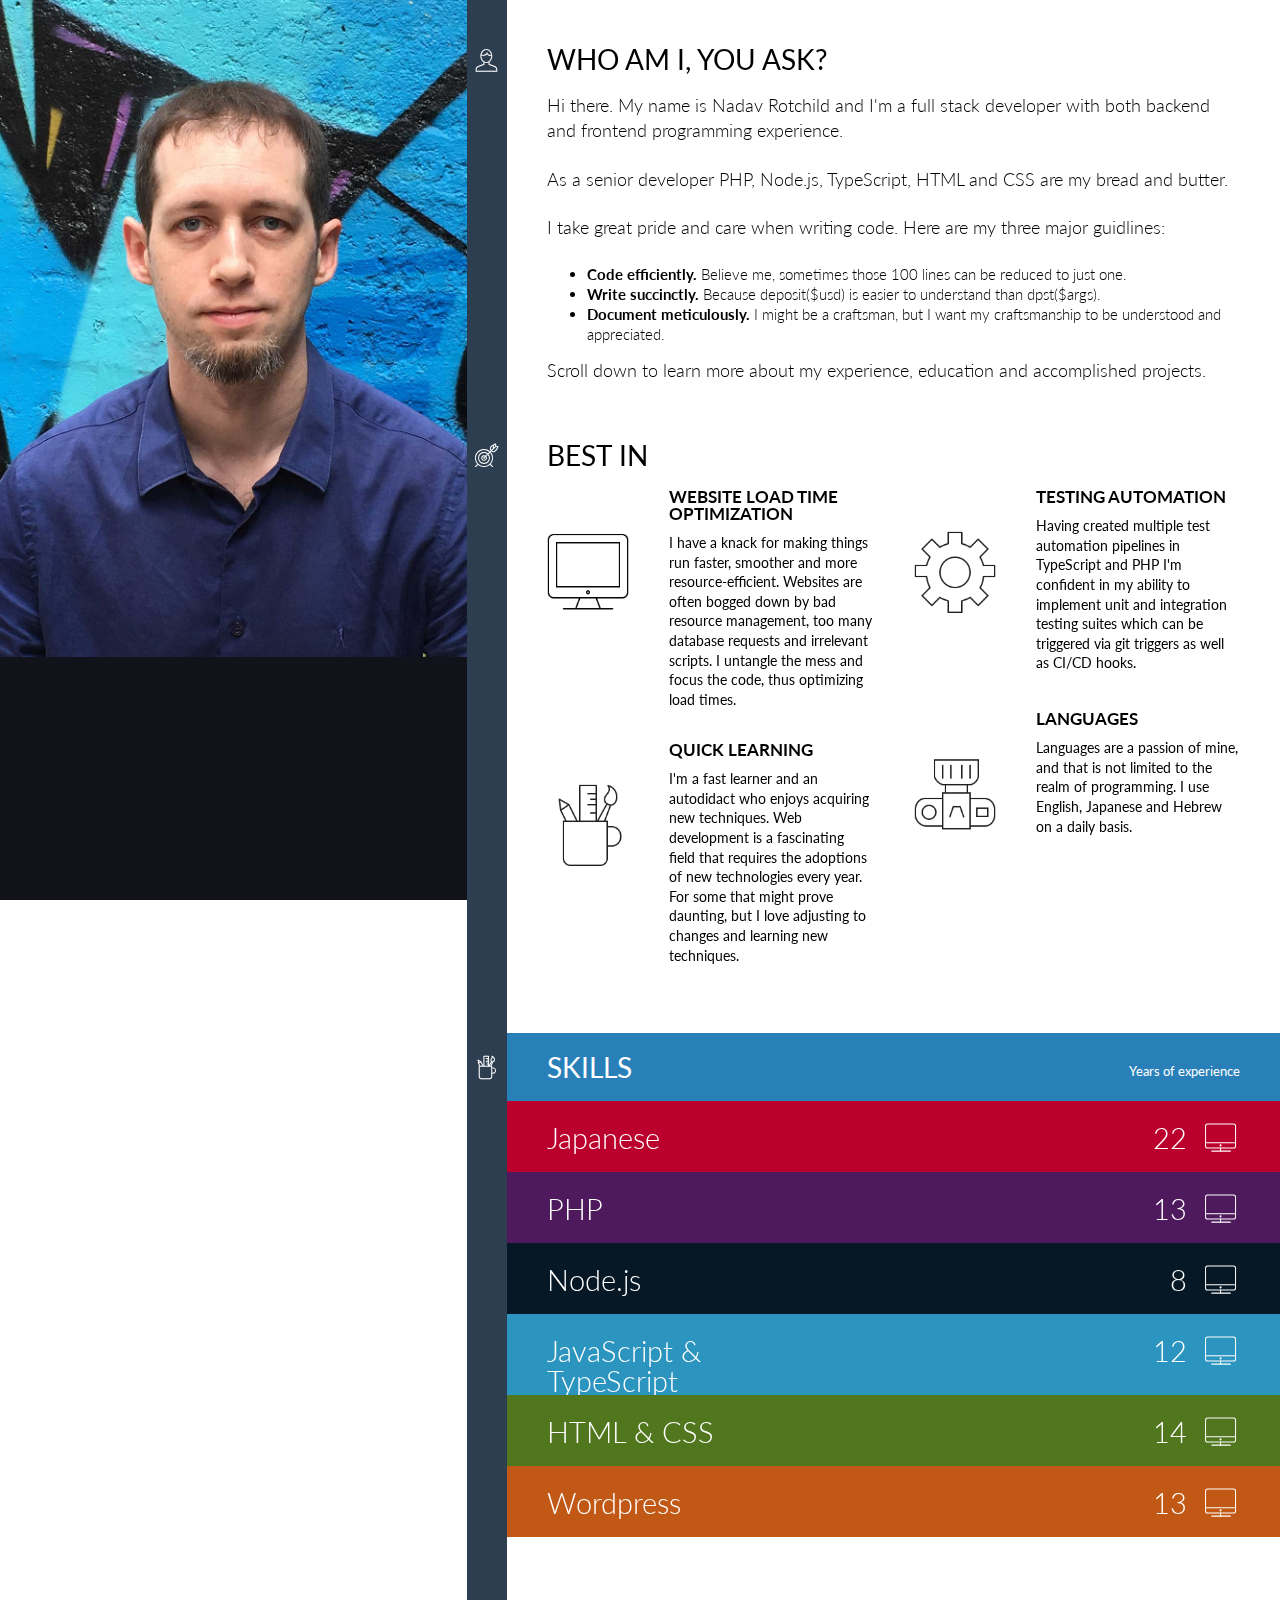
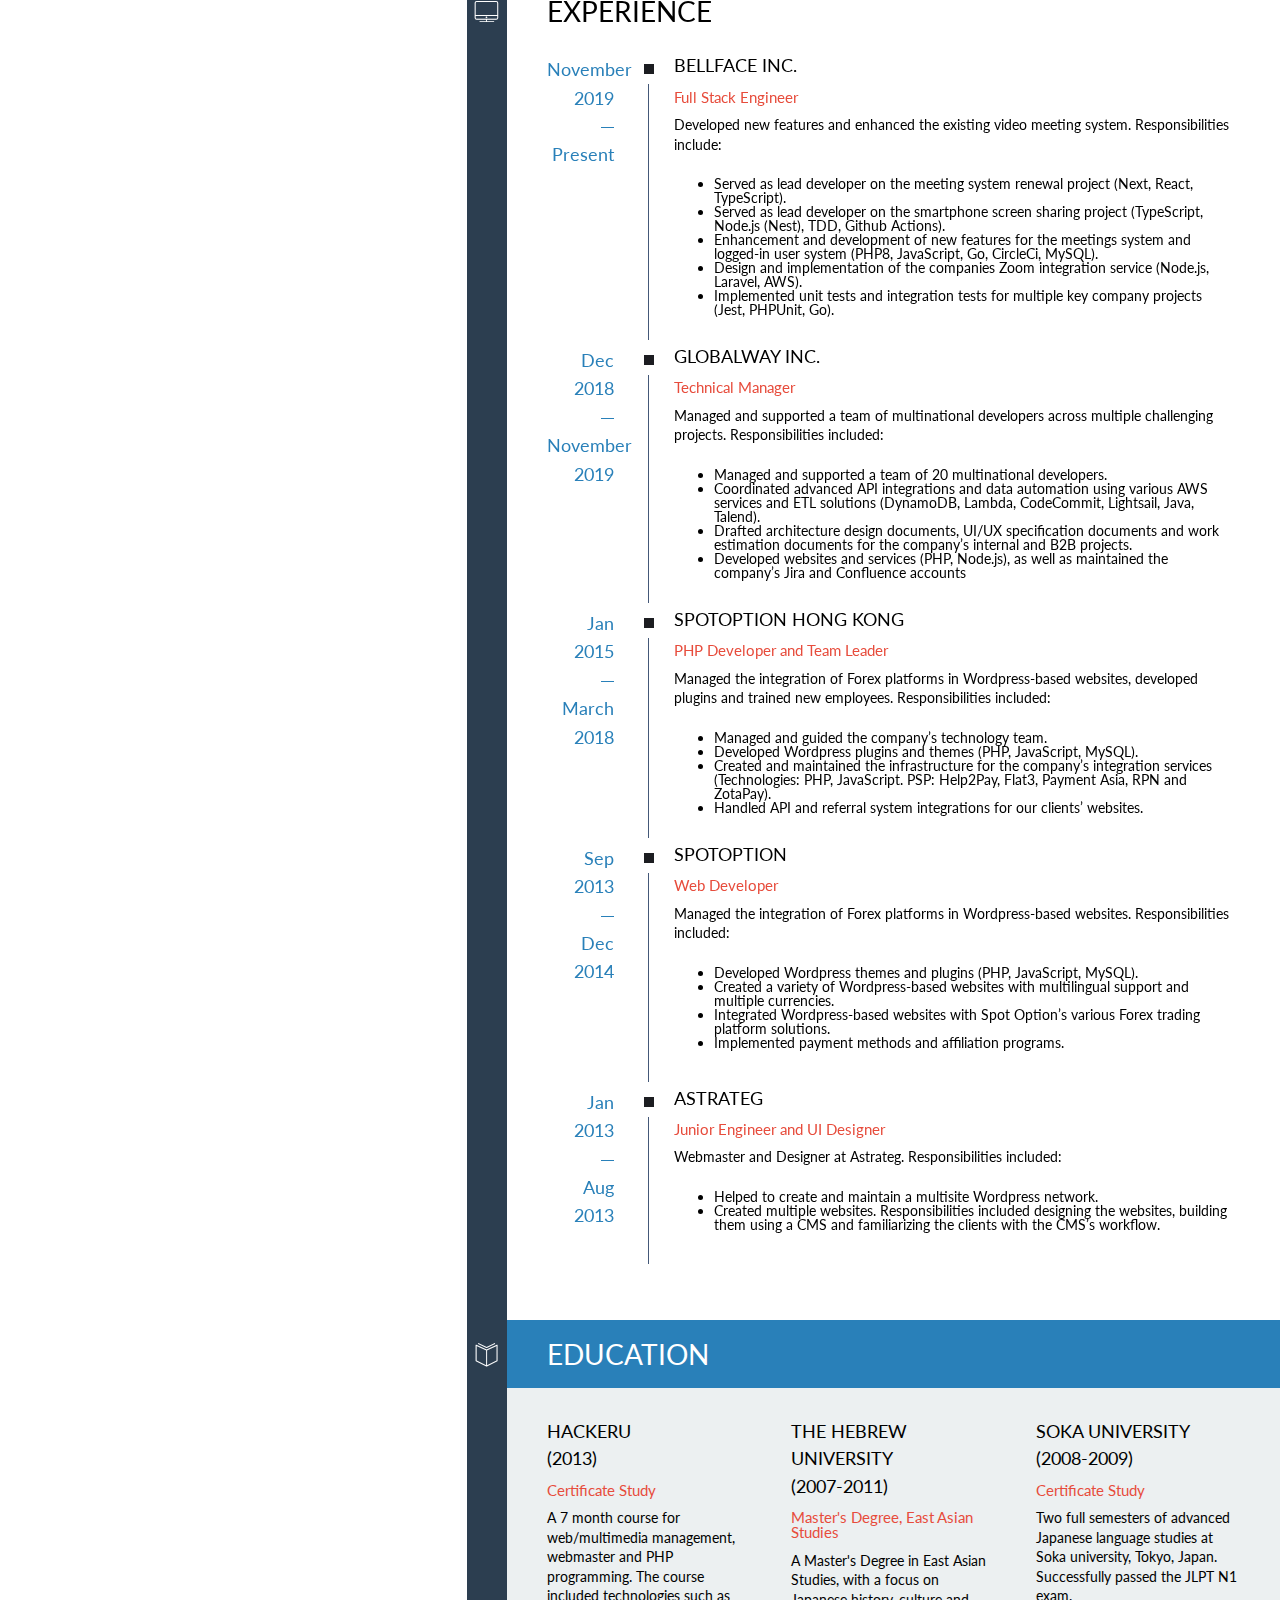
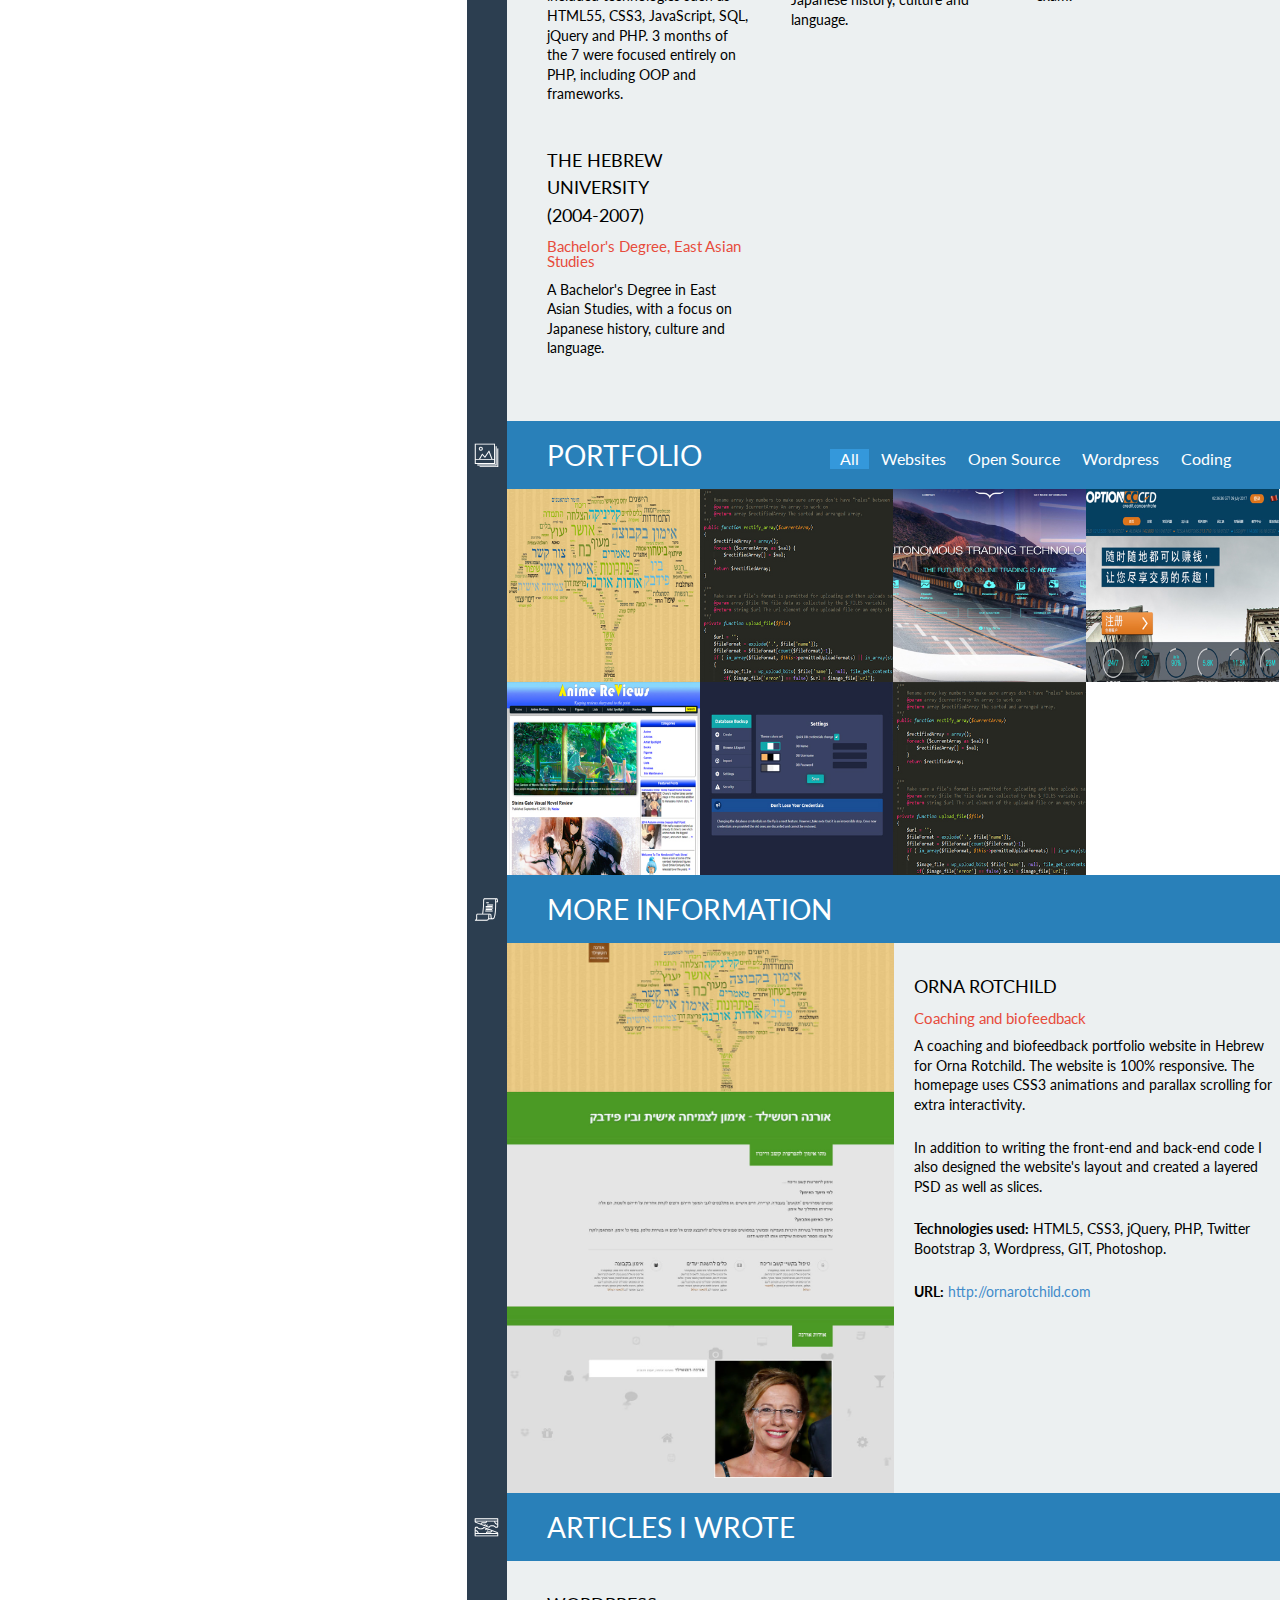
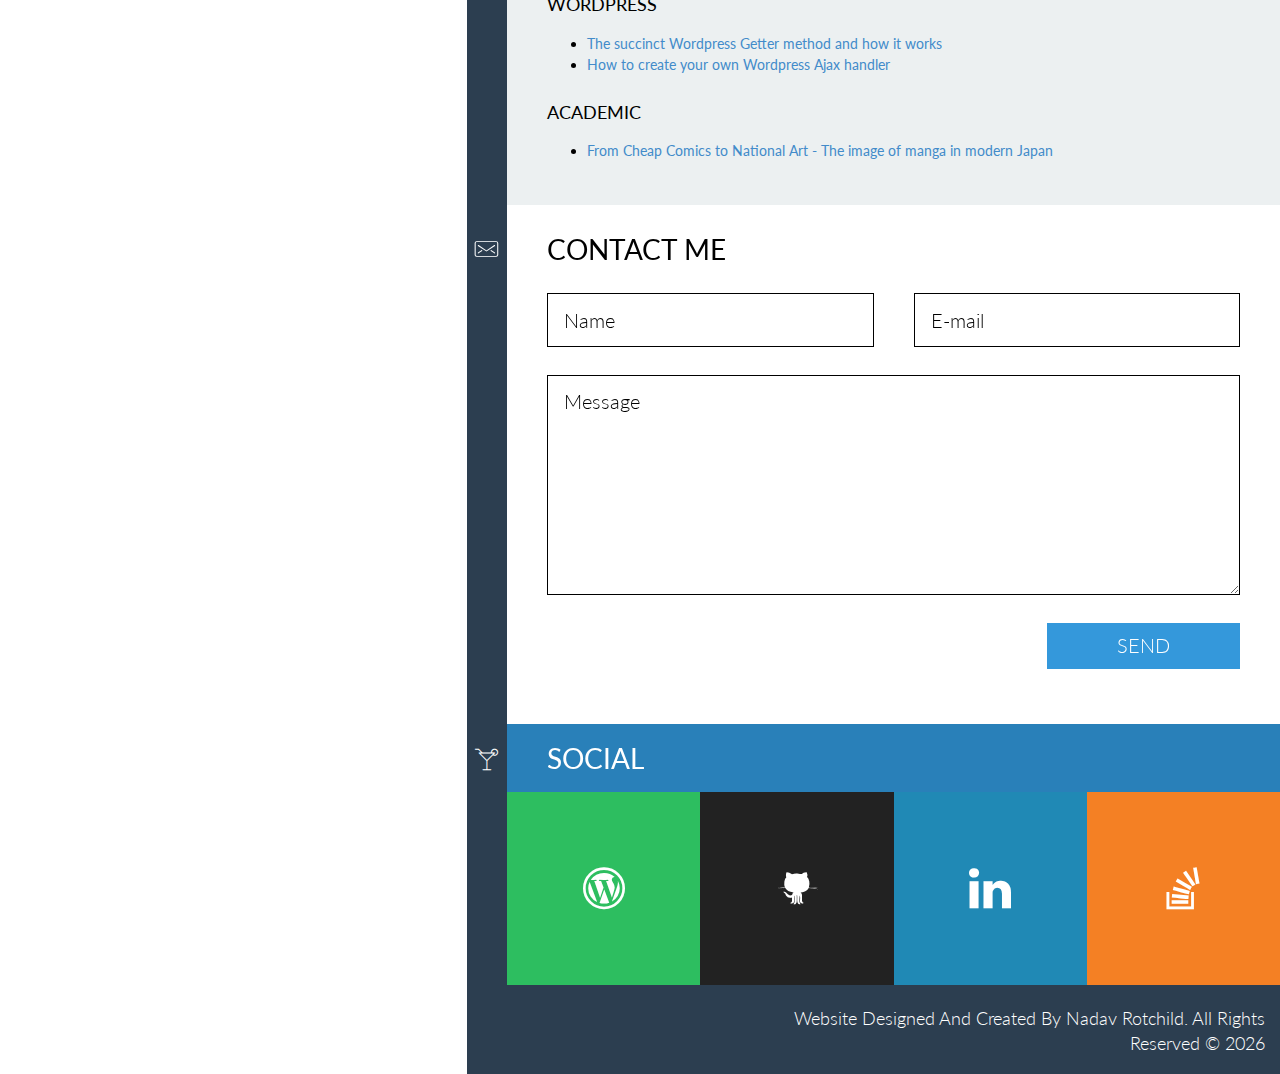
==== commit d19d1a6b: "updated skills information and made assets resolve properly when using HTTPS." ====
--- a/index.html
+++ b/index.html
@@ -10,7 +10,7 @@
     <meta name="viewport" content="width=device-width, initial-scale=1.0, maximum-scale=1.0, user-scalable=no" />
     <link rel="shortcut icon" href="favicon.ico" type="image/x-icon">
     <link rel="icon" href="favicon.ico" type="image/x-icon">
-    <link href='http://fonts.googleapis.com/css?family=Lato:300,400,700' rel='stylesheet' type='text/css'>
+    <link href='https://fonts.googleapis.com/css?family=Lato:300,400,700' rel='stylesheet' type='text/css'>
     <link href="css/bootstrap.min.css" rel="stylesheet" media="screen">
     <link href="css/theme-styles.css" rel="stylesheet" media="screen">
 		<!-- <script src="js/modernizr.custom.js"></script> -->
@@ -30,7 +30,7 @@
         <div class="sidebar">
           <img src="" class="profile-image" alt="Nadav Rotchild"/>
           <h1 class="light-text animated">Nadav Rotchild</h1>
-          <h3 class="light-text animated">Manager &amp; Developer</h3>
+          <h3 class="light-text animated">Full Stack Developer</h3>
           
           <div class="contact-details-wrap animated hide-on-mobile">
             <div class="contact-details">
@@ -55,8 +55,8 @@
         	<div class="row">
           	<div class="col-lg-12">
               <h2>Who am I, you ask?</h2>
-              <p class="large">Hi there. My name is Nadav Rotchild and I'm a technical manager with both backend and frontend programming experience.</p>
-              <p class="large">As a manager I worked with small teams (3-8 people) as well as medium ones (20 people) on internal and B2B projects. As a senior developer PHP, Node.js, JavaScript, HTML and CSS are my bread and butter.</p>
+              <p class="large">Hi there. My name is Nadav Rotchild and I'm a full stack developer with both backend and frontend programming experience.</p>
+              <p class="large">As a senior developer PHP, Node.js, TypeScript, HTML and CSS are my bread and butter.</p>
               <p class="large">I take great pride and care when writing code. Here are my three major guidlines:</p>
               <ul>
                 <li class="middle"><b>Code efficiently.</b> Believe me, sometimes those 100 lines can be reduced to just one.</li>
@@ -93,8 +93,8 @@
             	<div class="row strength">
                 <div class="col-lg-4 col-md-4 col-sm-4"><img src="img/strength/3.png" alt="Prototyping"/></div>
                 <div class="col-lg-8 col-md-8 col-sm-8">
-                  <h3>Wordpress Development</h3>
-                  <p>Having built hundreds of Wordpress websites as well as written 5 unique plugins (all in Object Oriented PHP) I consider myself well-versed in Wordpress development. From loops, to hooks, to actions, I've seen and tasted them all.</p>
+                  <h3>Testing Automation</h3>
+                  <p>Having created multiple test automation pipelines in TypeScript and PHP I'm confident in my ability to implement unit and integration testing suites which can be triggered via git triggers as well as CI/CD hooks.</p>
                 </div>
               </div>
             	<div class="row strength">
@@ -131,6 +131,33 @@
                 </div>
               </div>
             </div>
+            <div class="skill violet">
+            	<div class="row">
+                <span class="indicator violet" data-percentage="53"></span>
+                <div class="col-lg-5 col-md-4 col-sm-4 title">PHP</div>
+                <div class="col-lg-7 col-md-8 col-sm-8">
+                  <div class="column group"><span class="xp-in-years" data-year="2013"></span><i class="skill-icon experience"></i></div>
+                </div>
+              </div>
+            </div>
+            <div class="skill black">
+            	<div class="row">
+                <span class="indicator black" data-percentage="10"></span>
+                <div class="col-lg-5 col-md-4 col-sm-4 title">Node.js</div>
+                <div class="col-lg-7 col-md-8 col-sm-8">
+                  <div class="column group"><span class="xp-in-years" data-year="2018"></span><i class="skill-icon experience"></i></div>
+                </div>
+              </div>
+            </div>
+            <div class="skill blue">
+              <div class="row">
+                <span class="indicator blue" data-percentage="20"></span>
+                <div class="col-lg-5 col-md-4 col-sm-4 title">JavaScript &amp; TypeScript</div>
+                <div class="col-lg-7 col-md-8 col-sm-8">
+                  <div class="column group"><span class="xp-in-years" data-year="2014"></span><i class="skill-icon experience"></i></div>
+                </div>
+              </div>
+            </div>
             <div class="skill green">
               <div class="row">
                 <span class="indicator green" data-percentage="60"></span>
@@ -140,15 +167,6 @@
                 </div>
               </div>
             </div>            
-            <div class="skill violet">
-            	<div class="row">
-                <span class="indicator violet" data-percentage="53"></span>
-                <div class="col-lg-5 col-md-4 col-sm-4 title">PHP</div>
-                <div class="col-lg-7 col-md-8 col-sm-8">
-                  <div class="column group"><span class="xp-in-years" data-year="2013"></span><i class="skill-icon experience"></i></div>
-                </div>
-              </div>
-            </div>
             <div class="skill orange">
               <div class="row">
                 <span class="indicator orange" data-percentage="53"></span>
@@ -158,24 +176,6 @@
                 </div>
               </div>
             </div>
-            <div class="skill blue">
-              <div class="row">
-                <span class="indicator blue" data-percentage="20"></span>
-                <div class="col-lg-5 col-md-4 col-sm-4 title">JavaScript &amp; Jquery</div>
-                <div class="col-lg-7 col-md-8 col-sm-8">
-                  <div class="column group"><span class="xp-in-years" data-year="2014"></span><i class="skill-icon experience"></i></div>
-                </div>
-              </div>
-            </div>
-            <div class="skill black">
-            	<div class="row">
-                <span class="indicator black" data-percentage="10"></span>
-                <div class="col-lg-5 col-md-4 col-sm-4 title">Node.js</div>
-                <div class="col-lg-7 col-md-8 col-sm-8">
-                  <div class="column group"><span class="xp-in-years" data-year="2018"></span><i class="skill-icon experience"></i></div>
-                </div>
-              </div>
-            </div>
           </div>
         </section>
         
@@ -185,19 +185,37 @@
           <div class="row"><div class="col-lg-12"><h2>Experience</h2></div></div>
           <div class="group">
             <div class="col-1">
-              <div class="date group">Dec 2018<br/><span></span><br/>Present</div>
+              <div class="date group">November 2019<br/><span></span><br/>Present</div>
+            </div>
+            <div class="col-2 group">
+              <div class="devider"><span class="square"></span><span class="line"></span></div>
+              <h3>BellFace Inc.</h3>
+              <h4>Full Stack Engineer</h4>
+              <p>Developed new features and enhanced the existing video meeting system. Responsibilities include:
+              <ul>
+                <li>Served as lead developer on the meeting system renewal project (Next, React, TypeScript).</li>
+                <li>Served as lead developer on the smartphone screen sharing project (TypeScript, Node.js (Nest), TDD, Github Actions).</li>
+                <li>Enhancement and development of new features for the meetings
+                  system and logged-in user system (PHP8, JavaScript, Go, CircleCi, MySQL).</li>
+                <li>Design and implementation of the companies Zoom integration service (Node.js, Laravel, AWS).</li>
+                <li>Implemented unit tests and integration tests for multiple key company projects (Jest, PHPUnit, Go).</li>
+              </ul>
+            </div>
+          </div>
+          <div class="group">
+            <div class="col-1">
+              <div class="date group">Dec 2018<br/><span></span><br/>November 2019</div>
             </div>
             <div class="col-2 group">
               <div class="devider"><span class="square"></span><span class="line"></span></div>
               <h3>Globalway Inc.</h3>
               <h4>Technical Manager</h4>
-              <p>Manages and supports a team of 20 multinational developers. Responsibilities include:
+              <p>Managed and supported a team of multinational developers across multiple challenging projects. Responsibilities included:
               <ul>
-                <li>Coordinating advanced API integrations and data automation using various AWS services (DynamoDB, Lambda, CodeCommit, Lightsail) and ETL solutions (Java, Talend).</li>
-                <li>Problem-solving by change of approach, which included doing tech R&D and writing design documents.</li>
-                <li>Developing services and websites on my own using PHP and Node.js.</li>
-                <li>Defining the architecture, UI/UX and roadmap for the company’s internal and B2B projects.</li>
-                <li>Maintaining the company’s Jira and Confluence accounts.</li>
+                <li>Managed and supported a team of 20 multinational developers.</li>
+                <li>Coordinated advanced API integrations and data automation using various AWS services and ETL solutions (DynamoDB, Lambda, CodeCommit, Lightsail, Java, Talend).</li>
+                <li>Drafted architecture design documents, UI/UX specification documents and work estimation documents for the company’s internal and B2B projects.</li>
+                <li>Developed websites and services (PHP, Node.js), as well as maintained the company’s Jira and Confluence accounts</li>
               </ul>
             </div>
           </div>
@@ -208,13 +226,13 @@
             <div class="col-2 group">
               <div class="devider"><span class="square"></span><span class="line"></span></div>
               <h3>SpotOption Hong Kong</h3>
-              <h4>PHP Developer</h4>
-              <p>Managed the integration of Forex platforms in Wordpress-based websites, developed plugins and trained new employees which joined the company. Responsibilities included:
+              <h4>PHP Developer and Team Leader</h4>
+              <p>Managed the integration of Forex platforms in Wordpress-based websites, developed plugins and trained new employees. Responsibilities included:
               <ul>
-                <li>Developing Wordpress plugins</li>
-                <li>Developing PSP integration solutions for deposit and withdrawal processing (Help2Pay, Payment Asia, RPN, ZotaPay, Over Seas and more).</li>
-                <li>Handleding internal and external API integrations for our clients.</li>
-                <li>Training new programmers, PMs and designers which joined our winning technology team.</li>
+                <li>Managed and guided the company’s technology team.</li>
+                <li>Developed Wordpress plugins and themes (PHP, JavaScript, MySQL).</li>
+                <li>Created and maintained the infrastructure for the company’s integration services (Technologies: PHP, JavaScript. PSP: Help2Pay, Flat3, Payment Asia, RPN and ZotaPay).</li>
+                <li>Handled API and referral system integrations for our clients’ websites.</li>
               </ul>
             </div>
           </div>
@@ -225,13 +243,13 @@
             <div class="col-2 group">
               <div class="devider"><span class="square"></span><span class="line"></span></div>
               <h3>SpotOption</h3>
-              <h4>PHP Developer</h4>
+              <h4>Web Developer</h4>
               <p>Managed the integration of Forex platforms in Wordpress-based websites. Responsibilities included:
                 <ul>
-                  <li>Developing Wordpress themes.</li>
-                  <li>Creating a variety of Wordpress-based websites with multilingual support and multiple currencies.</li>
-                  <li>Integrating Wordpress-based websites with Spot Option’s various Forex trading platform solutions.</li>
-                  <li>Implementing payment methods and affiliation programs.</li>
+                  <li>Developed Wordpress themes and plugins (PHP, JavaScript, MySQL).</li>
+                  <li>Created a variety of Wordpress-based websites with multilingual support and multiple currencies.</li>
+                  <li>Integrated Wordpress-based websites with Spot Option’s various Forex trading platform solutions.</li>
+                  <li>Implemented payment methods and affiliation programs.</li>
                 </ul>
               </p>
             </div>
@@ -243,12 +261,11 @@
             <div class="col-2 group">
               <div class="devider"><span class="square"></span><span class="line"></span></div>
               <h3>Astrateg</h3>
-              <h4>Webmaster and Designer</h4>
+              <h4>Junior Engineer and UI Designer</h4>
               <p>Webmaster and Designer at Astrateg. Responsibilities included:
                 <ul>
-                  <li>Creating beautiful websites (using Photoshop, HTML5 and CSS3).</li>
-                  <li>Managing SEO campaigns for multiple websites.</li>
-                  <li>Creating new and innovative user experiences using jQuery and PHP.</li>
+                  <li>Helped to create and maintain a multisite Wordpress network.</li>
+                  <li>Created multiple websites. Responsibilities included designing the websites, building them using a CMS and familiarizing the clients with the CMS’s workflow.</li>
                 </ul>
               </p>
             </div>
@@ -374,16 +391,6 @@
                   <p>A Wordpress widget for adding text and images to your sidebars.</p>
                 </div>
                 <img src="img/portfolio/th_code.jpg" alt="Combine Image and Text Widget"/>
-              </a>
-            </div>
-            <div class="portfolio-item" data-groups='[coding"]'>
-              <a href="#" data-project="percentage">
-                <div class="overlay"><i class="zoom-icon"></i></div>
-                <div class="description">
-                  <h3>Percentage Loader</h3>
-                  <p>A website percentage loader colors generator.</p>
-                </div>
-                <img src="img/portfolio/th_graph_loader_color_generator.jpg" alt="Database Backupper"/>
               </a>
             </div>
         </section>
